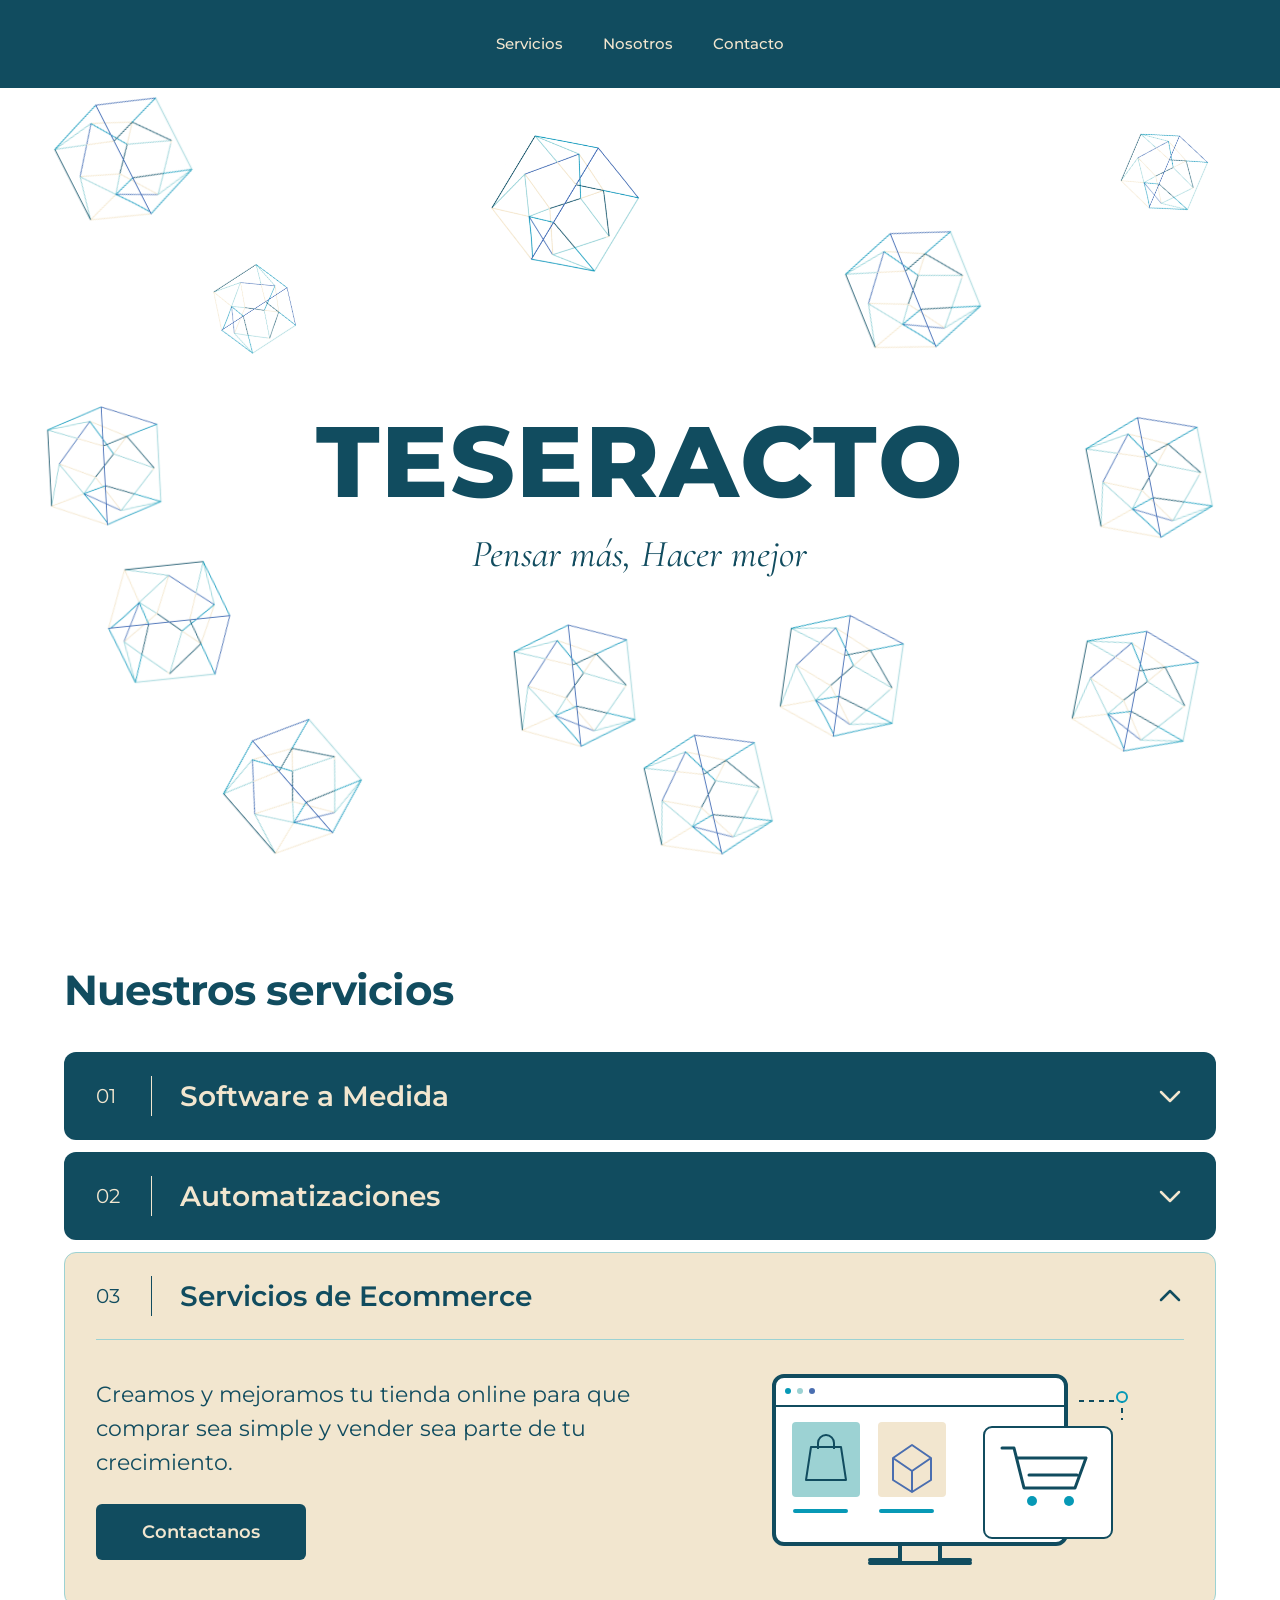
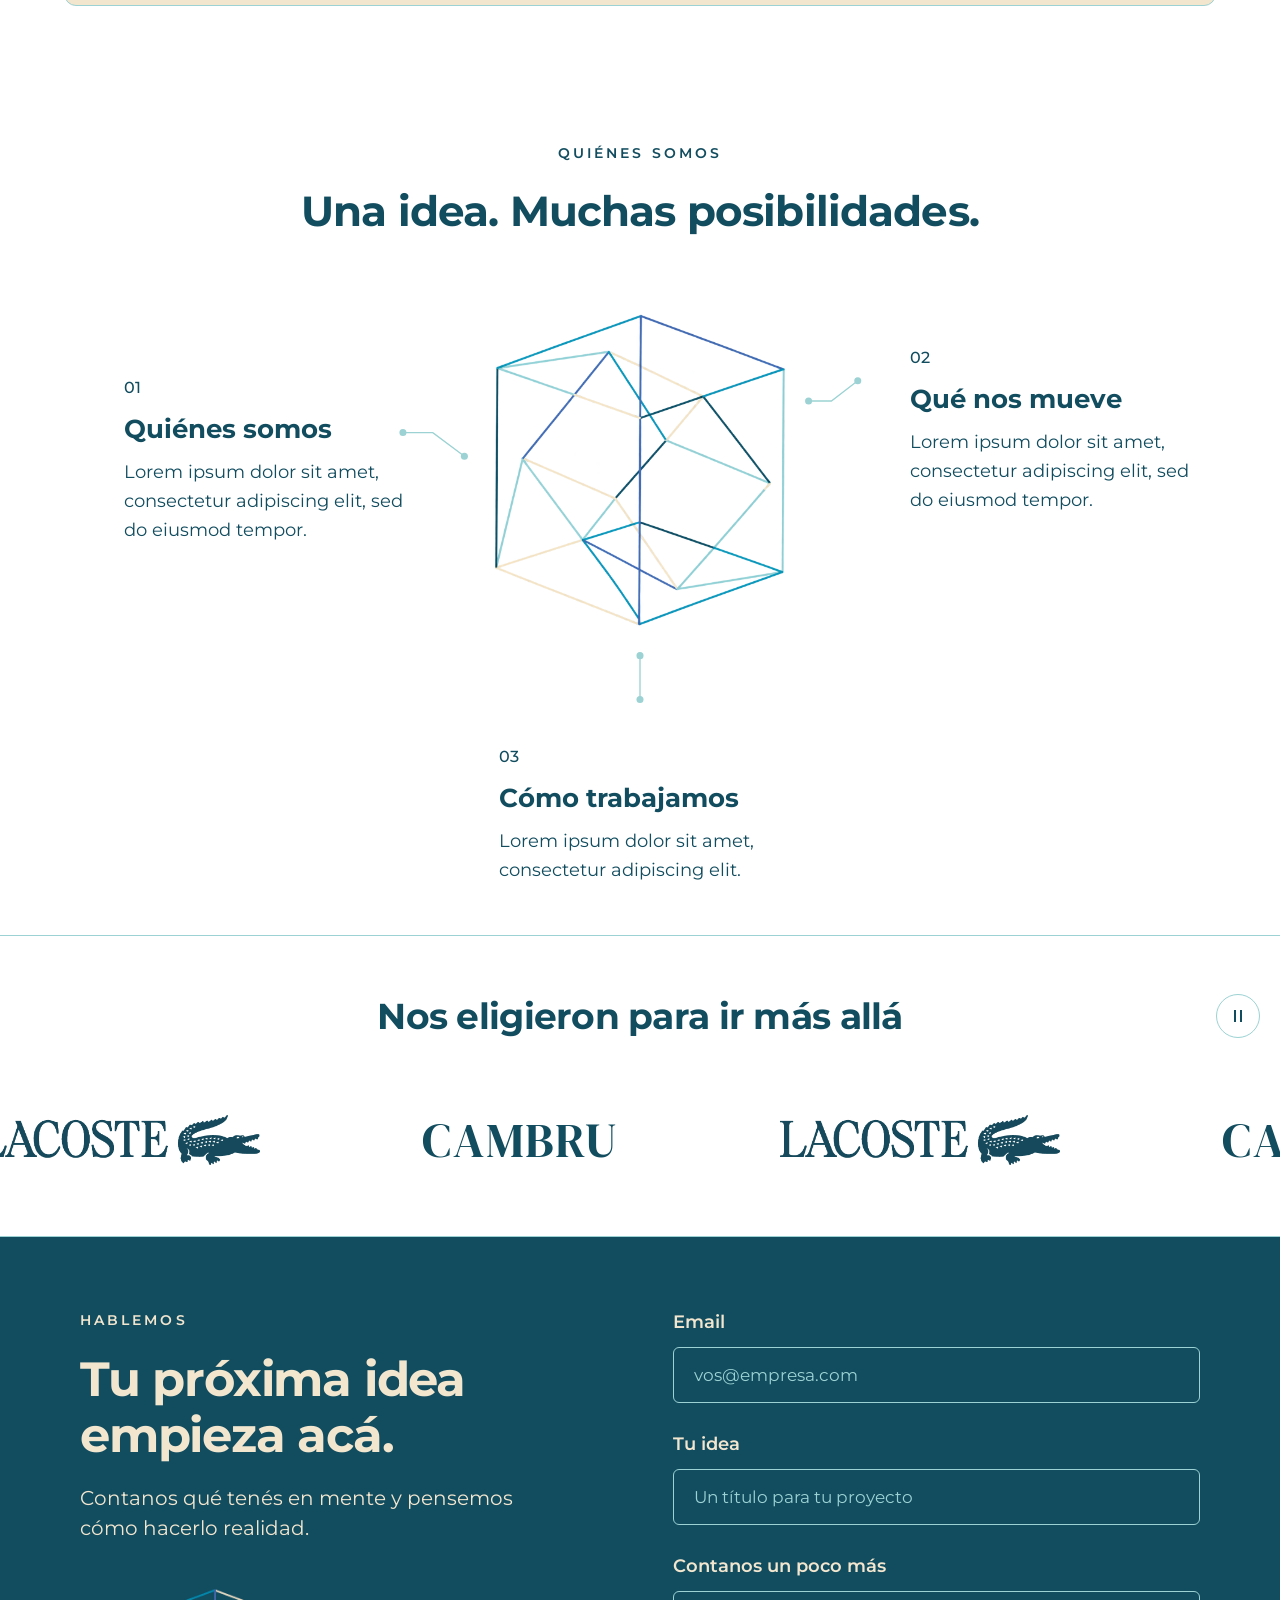
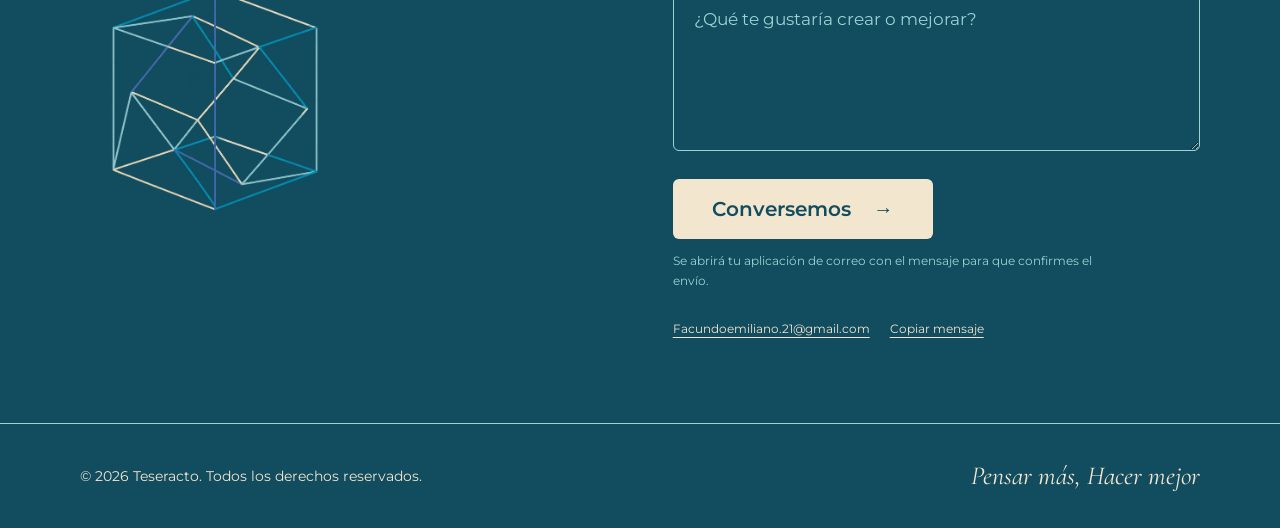
==== index.html @ 714bb27e "primer commit" ====
<!doctype html>
<html lang="es-AR">
<head>
  <meta charset="UTF-8">
  <meta name="viewport" content="width=device-width, initial-scale=1">
  <meta name="theme-color" content="#114C5F">
  <meta name="description" content="Software a medida, automatizaciones y ecommerce. En Teseracto pensamos con vos cómo hacer realidad tu próxima idea.">
  <title>Teseracto — Pensar más, Hacer mejor</title>
  <link rel="icon" type="image/png" href="./assets/branding/teseracto-logo-v3.png">
  <link rel="stylesheet" href="./assets/fonts/fonts.css">
  <link rel="stylesheet" href="./src/style.css">
  <script type="module" src="./src/main.js"></script>
</head>
<body>
  <a class="skip-link" href="#contenido">Saltar al contenido</a>
  <header class="site-header" id="inicio">
    <nav class="navigation page-width" aria-label="Navegación principal">
      <a class="nav-brand" href="#inicio" aria-label="Teseracto, inicio">TESERACTO</a>
      <button class="menu-toggle" type="button" aria-expanded="false" aria-controls="nav-links" aria-label="Abrir menú" hidden>
        <svg width="24" height="24" viewBox="0 0 24 24" fill="none" aria-hidden="true"><path d="M3 6H21M3 12H21M3 18H21" stroke="currentColor" stroke-width="1.7" stroke-linecap="round"/></svg>
        <svg class="menu-close-icon" width="24" height="24" viewBox="0 0 24 24" fill="none" aria-hidden="true"><path d="M5 5L19 19M19 5L5 19" stroke="currentColor" stroke-width="1.7" stroke-linecap="round"/></svg>
      </button>
      <ul class="nav-links" id="nav-links"><li><a href="#servicios">Servicios</a></li><li><a href="#nosotros">Nosotros</a></li><li><a href="#contacto">Contacto</a></li></ul>
    </nav>
  </header>
  <main id="contenido" tabindex="-1">
    <section class="hero page-width" aria-labelledby="hero-title">
      <div class="hero-shapes" aria-hidden="true">
        <img class="hero-cube c1" src="./assets/branding/teseracto-logo-v3.png" width="1280" height="1280" alt="" data-depth="0.6">
        <img class="hero-cube c2" src="./assets/branding/teseracto-logo-v3.png" width="1280" height="1280" alt="" data-depth="-0.4">
        <img class="hero-cube c3" src="./assets/branding/teseracto-logo-v3.png" width="1280" height="1280" alt="" data-depth="0.8">
        <img class="hero-cube c4" src="./assets/branding/teseracto-logo-v3.png" width="1280" height="1280" alt="" data-depth="-0.6">
        <img class="hero-cube c5" src="./assets/branding/teseracto-logo-v3.png" width="1280" height="1280" alt="" data-depth="0.5">
        <img class="hero-cube c6" src="./assets/branding/teseracto-logo-v3.png" width="1280" height="1280" alt="" data-depth="-0.8">
        <img class="hero-cube c7" src="./assets/branding/teseracto-logo-v3.png" width="1280" height="1280" alt="" data-depth="0.4">
        <img class="hero-cube c8" src="./assets/branding/teseracto-logo-v3.png" width="1280" height="1280" alt="" data-depth="-0.4">
        <img class="hero-cube c9" src="./assets/branding/teseracto-logo-v3.png" width="1280" height="1280" alt="" data-depth="0.8">
        <img class="hero-cube c10" src="./assets/branding/teseracto-logo-v3.png" width="1280" height="1280" alt="" data-depth="-0.5">
        <img class="hero-cube c11" src="./assets/branding/teseracto-logo-v3.png" width="1280" height="1280" alt="" data-depth="0.7">
        <img class="hero-cube c12" src="./assets/branding/teseracto-logo-v3.png" width="1280" height="1280" alt="" data-depth="-0.6">
        <img class="hero-cube c13" src="./assets/branding/teseracto-logo-v3.png" width="1280" height="1280" alt="" data-depth="0.3">
      </div>
      <div class="hero-identity"><h1 id="hero-title">TESERACTO</h1><p class="motto">Pensar más, Hacer mejor</p></div>
    </section>
    <section class="services page-width section-gutter" id="servicios" aria-labelledby="services-title" tabindex="-1">
      <h2 id="services-title">Nuestros servicios</h2>
      <div class="accordion">
        <details class="service" name="servicios" id="software">
          <summary id="software-heading" aria-controls="software-panel"><span class="service-number">01</span><span class="service-label">Software a Medida</span><svg class="chevron" width="28" height="28" viewBox="0 0 28 28" fill="none" aria-hidden="true"><path d="M5 10L14 19L23 10" stroke="currentColor" stroke-width="2.5" stroke-linecap="round" stroke-linejoin="round"/></svg></summary>
          <div class="service-panel" id="software-panel" role="region" aria-labelledby="software-heading"><div class="service-content"><p>Desarrollamos soluciones digitales adaptadas a tu negocio, para simplificar procesos y acompañar tu crecimiento.</p><a class="button" href="#contacto">Contactanos</a></div><img class="service-art" src="./assets/illustrations/software.svg" width="420" height="210" loading="lazy" alt="" aria-hidden="true"></div>
        </details>
        <details class="service" name="servicios" id="automatizaciones">
          <summary id="automation-heading" aria-controls="automation-panel"><span class="service-number">02</span><span class="service-label">Automatizaciones</span><svg class="chevron" width="28" height="28" viewBox="0 0 28 28" fill="none" aria-hidden="true"><path d="M5 10L14 19L23 10" stroke="currentColor" stroke-width="2.5" stroke-linecap="round" stroke-linejoin="round"/></svg></summary>
          <div class="service-panel" id="automation-panel" role="region" aria-labelledby="automation-heading"><div class="service-content"><p>Conectamos herramientas y automatizamos tareas para que puedas dedicar más tiempo a lo que hace crecer tu negocio.</p><a class="button" href="#contacto">Contactanos</a></div><img class="service-art" src="./assets/illustrations/automation.svg" width="420" height="210" loading="lazy" alt="" aria-hidden="true"></div>
        </details>
        <details class="service" name="servicios" id="ecommerce">
          <summary id="ecommerce-heading" aria-controls="ecommerce-panel"><span class="service-number">03</span><span class="service-label">Servicios de Ecommerce</span><svg class="chevron" width="28" height="28" viewBox="0 0 28 28" fill="none" aria-hidden="true"><path d="M5 10L14 19L23 10" stroke="currentColor" stroke-width="2.5" stroke-linecap="round" stroke-linejoin="round"/></svg></summary>
          <div class="service-panel" id="ecommerce-panel" role="region" aria-labelledby="ecommerce-heading"><div class="service-content"><p>Creamos y mejoramos tu tienda online para que comprar sea simple y vender sea parte de tu crecimiento.</p><a class="button" href="#contacto">Contactanos</a></div><img class="service-art" src="./assets/illustrations/ecommerce.svg" width="420" height="210" loading="lazy" alt="" aria-hidden="true"></div>
        </details>
      </div>
    </section>
    <section class="about page-width section-gutter" id="nosotros" aria-labelledby="about-title" tabindex="-1">
      <p class="eyebrow">QUIÉNES SOMOS</p><h2 id="about-title">Una idea. Muchas posibilidades.</h2>
      <div class="about-diagram">
        <img class="about-cube" src="./assets/branding/teseracto-logo-v3.png" width="1280" height="1280" alt="" loading="lazy" aria-hidden="true">
        <div class="stories">
          <article class="story story-one"><span class="story-number">01</span><h3>Quiénes somos</h3><p>Lorem ipsum dolor sit amet, consectetur adipiscing elit, sed do eiusmod tempor.</p></article>
          <article class="story story-two"><span class="story-number">02</span><h3>Qué nos mueve</h3><p>Lorem ipsum dolor sit amet, consectetur adipiscing elit, sed do eiusmod tempor.</p></article>
          <article class="story story-three"><span class="story-number">03</span><h3>Cómo trabajamos</h3><p>Lorem ipsum dolor sit amet, consectetur adipiscing elit.</p></article>
        </div>
        <svg class="about-connections" viewBox="0 0 1312 610" fill="none" aria-hidden="true"><path d="M386 136H420L456 163M848 100H874L904 77M656 390V440" stroke="#9CD2D3" stroke-width="1.5"/><g fill="#9CD2D3"><circle cx="386" cy="136" r="4"/><circle cx="456" cy="163" r="4"/><circle cx="848" cy="100" r="4"/><circle cx="904" cy="77" r="4"/><circle cx="656" cy="390" r="4"/><circle cx="656" cy="440" r="4"/></g></svg>
      </div>
    </section>
    <section class="brands" aria-labelledby="brands-title">
      <div class="page-width brands-inner">
        <h2 id="brands-title">Nos eligieron para ir más allá</h2>
        <button class="marquee-toggle" type="button" aria-label="Pausar movimiento de las marcas" aria-pressed="false" hidden><svg width="18" height="18" viewBox="0 0 18 18" fill="none" aria-hidden="true"><path class="pause-symbol" d="M6 3V15M12 3V15" stroke="currentColor" stroke-width="2"/><path class="play-symbol" d="M5 3L14 9L5 15Z" fill="currentColor"/></svg></button>
        <div class="brand-window"><div class="brand-track">
          <div class="brand-group"><span class="brand-slot"><img class="lacoste" src="./assets/branding/lacoste-original.png" width="300" height="80" alt="Lacoste" loading="lazy"></span><span class="brand-slot cambru">CAMBRU</span><span class="brand-slot" aria-hidden="true"><img class="lacoste" src="./assets/branding/lacoste-original.png" width="300" height="80" alt="" loading="lazy"></span><span class="brand-slot cambru" aria-hidden="true">CAMBRU</span></div>
          <div class="brand-group" aria-hidden="true"><span class="brand-slot"><img class="lacoste" src="./assets/branding/lacoste-original.png" width="300" height="80" alt="" loading="lazy"></span><span class="brand-slot cambru">CAMBRU</span><span class="brand-slot"><img class="lacoste" src="./assets/branding/lacoste-original.png" width="300" height="80" alt="" loading="lazy"></span><span class="brand-slot cambru">CAMBRU</span></div>
        </div></div>
      </div>
    </section>
    <section class="contact" id="contacto" aria-labelledby="contact-title" tabindex="-1">
      <div class="contact-inner page-width">
        <div class="contact-intro"><p class="eyebrow">HABLEMOS</p><h2 id="contact-title">Tu próxima idea<br>empieza acá.</h2><p class="contact-description">Contanos qué tenés en mente y pensemos cómo hacerlo realidad.</p><img class="contact-cube" src="./assets/branding/teseracto-logo-dark-background-v1.png" width="1280" height="1280" loading="lazy" alt="" aria-hidden="true"></div>
        <form id="contact-form" aria-describedby="contact-help">
          <div class="form-field"><label for="email">Email</label><input id="email" name="email" type="email" autocomplete="email" placeholder="vos@empresa.com" required maxlength="254" aria-describedby="email-error"><p class="field-error" id="email-error" hidden></p></div>
          <div class="form-field"><label for="idea">Tu idea</label><input id="idea" name="idea" type="text" placeholder="Un título para tu proyecto" required maxlength="120" aria-describedby="idea-error"><p class="field-error" id="idea-error" hidden></p></div>
          <div class="form-field"><label for="message">Contanos un poco más</label><textarea id="message" name="message" placeholder="¿Qué te gustaría crear o mejorar?" required maxlength="1500" rows="5" aria-describedby="message-error"></textarea><p class="field-error" id="message-error" hidden></p></div>
          <div class="form-actions"><button class="button contact-submit" type="submit" disabled>Conversemos <span aria-hidden="true">→</span></button><p class="form-help" id="contact-help">Se abrirá tu aplicación de correo con el mensaje para que confirmes el envío.</p></div>
          <p class="form-status" id="form-status" role="status" aria-live="polite" aria-atomic="true"></p>
          <div class="contact-alternative"><a href="mailto:Facundoemiliano.21@gmail.com">Facundoemiliano.21@gmail.com</a><button id="copy-message" class="text-button" type="button" hidden>Copiar mensaje</button></div>
          <noscript><p>Para escribirnos, usá el enlace de correo de arriba. El formulario necesita JavaScript.</p></noscript>
        </form>
      </div>
    </section>
  </main>
  <footer class="site-footer"><div class="footer-inner page-width"><p class="copyright">© <span id="year">2026</span> Teseracto. <span>Todos los derechos reservados.</span></p><p class="motto">Pensar más, Hacer mejor</p></div></footer>
</body>
</html>
---- assets/fonts/fonts.css ----
/* cyrillic-ext */
@font-face {
  font-family: 'Cormorant Garamond';
  font-style: italic;
  font-weight: 400;
  font-display: swap;
  src: url(./co3smX5slCNuHLi8bLeY9MK7whWMhyjYrGFEsdtdc62E6zd58jD-hdM8Efs.woff2) format('woff2');
  unicode-range: U+0460-052F, U+1C80-1C8A, U+20B4, U+2DE0-2DFF, U+A640-A69F, U+FE2E-FE2F;
}
/* cyrillic */
@font-face {
  font-family: 'Cormorant Garamond';
  font-style: italic;
  font-weight: 400;
  font-display: swap;
  src: url(./co3smX5slCNuHLi8bLeY9MK7whWMhyjYrGFEsdtdc62E6zd58jD-jNM8Efs.woff2) format('woff2');
  unicode-range: U+0301, U+0400-045F, U+0490-0491, U+04B0-04B1, U+2116;
}
/* vietnamese */
@font-face {
  font-family: 'Cormorant Garamond';
  font-style: italic;
  font-weight: 400;
  font-display: swap;
  src: url(./co3smX5slCNuHLi8bLeY9MK7whWMhyjYrGFEsdtdc62E6zd58jD-h9M8Efs.woff2) format('woff2');
  unicode-range: U+0102-0103, U+0110-0111, U+0128-0129, U+0168-0169, U+01A0-01A1, U+01AF-01B0, U+0300-0301, U+0303-0304, U+0308-0309, U+0323, U+0329, U+1EA0-1EF9, U+20AB;
}
/* latin-ext */
@font-face {
  font-family: 'Cormorant Garamond';
  font-style: italic;
  font-weight: 400;
  font-display: swap;
  src: url(./co3smX5slCNuHLi8bLeY9MK7whWMhyjYrGFEsdtdc62E6zd58jD-htM8Efs.woff2) format('woff2');
  unicode-range: U+0100-02BA, U+02BD-02C5, U+02C7-02CC, U+02CE-02D7, U+02DD-02FF, U+0304, U+0308, U+0329, U+1D00-1DBF, U+1E00-1E9F, U+1EF2-1EFF, U+2020, U+20A0-20AB, U+20AD-20C4, U+2113, U+2C60-2C7F, U+A720-A7FF;
}
/* latin */
@font-face {
  font-family: 'Cormorant Garamond';
  font-style: italic;
  font-weight: 400;
  font-display: swap;
  src: url(./co3smX5slCNuHLi8bLeY9MK7whWMhyjYrGFEsdtdc62E6zd58jD-iNM8.woff2) format('woff2');
  unicode-range: U+0000-00FF, U+0131, U+0152-0153, U+02BB-02BC, U+02C6, U+02DA, U+02DC, U+0304, U+0308, U+0329, U+2000-206F, U+20AC, U+2122, U+2191, U+2193, U+2212, U+2215, U+FEFF, U+FFFD;
}
/* latin-ext */
@font-face {
  font-family: 'DM Serif Display';
  font-style: normal;
  font-weight: 400;
  font-display: swap;
  src: url(./-nFnOHM81r4j6k0gjAW3mujVU2B2G_5x0ujy.woff2) format('woff2');
  unicode-range: U+0100-02BA, U+02BD-02C5, U+02C7-02CC, U+02CE-02D7, U+02DD-02FF, U+0304, U+0308, U+0329, U+1D00-1DBF, U+1E00-1E9F, U+1EF2-1EFF, U+2020, U+20A0-20AB, U+20AD-20C4, U+2113, U+2C60-2C7F, U+A720-A7FF;
}
/* latin */
@font-face {
  font-family: 'DM Serif Display';
  font-style: normal;
  font-weight: 400;
  font-display: swap;
  src: url(./-nFnOHM81r4j6k0gjAW3mujVU2B2G_Bx0g.woff2) format('woff2');
  unicode-range: U+0000-00FF, U+0131, U+0152-0153, U+02BB-02BC, U+02C6, U+02DA, U+02DC, U+0304, U+0308, U+0329, U+2000-206F, U+20AC, U+2122, U+2191, U+2193, U+2212, U+2215, U+FEFF, U+FFFD;
}
/* cyrillic-ext */
@font-face {
  font-family: 'Montserrat';
  font-style: normal;
  font-weight: 400;
  font-display: swap;
  src: url(./JTUSjIg1_i6t8kCHKm459WRhyzbi.woff2) format('woff2');
  unicode-range: U+0460-052F, U+1C80-1C8A, U+20B4, U+2DE0-2DFF, U+A640-A69F, U+FE2E-FE2F;
}
/* cyrillic */
@font-face {
  font-family: 'Montserrat';
  font-style: normal;
  font-weight: 400;
  font-display: swap;
  src: url(./JTUSjIg1_i6t8kCHKm459W1hyzbi.woff2) format('woff2');
  unicode-range: U+0301, U+0400-045F, U+0490-0491, U+04B0-04B1, U+2116;
}
/* vietnamese */
@font-face {
  font-family: 'Montserrat';
  font-style: normal;
  font-weight: 400;
  font-display: swap;
  src: url(./JTUSjIg1_i6t8kCHKm459WZhyzbi.woff2) format('woff2');
  unicode-range: U+0102-0103, U+0110-0111, U+0128-0129, U+0168-0169, U+01A0-01A1, U+01AF-01B0, U+0300-0301, U+0303-0304, U+0308-0309, U+0323, U+0329, U+1EA0-1EF9, U+20AB;
}
/* latin-ext */
@font-face {
  font-family: 'Montserrat';
  font-style: normal;
  font-weight: 400;
  font-display: swap;
  src: url(./JTUSjIg1_i6t8kCHKm459Wdhyzbi.woff2) format('woff2');
  unicode-range: U+0100-02BA, U+02BD-02C5, U+02C7-02CC, U+02CE-02D7, U+02DD-02FF, U+0304, U+0308, U+0329, U+1D00-1DBF, U+1E00-1E9F, U+1EF2-1EFF, U+2020, U+20A0-20AB, U+20AD-20C4, U+2113, U+2C60-2C7F, U+A720-A7FF;
}
/* latin */
@font-face {
  font-family: 'Montserrat';
  font-style: normal;
  font-weight: 400;
  font-display: swap;
  src: url(./JTUSjIg1_i6t8kCHKm459Wlhyw.woff2) format('woff2');
  unicode-range: U+0000-00FF, U+0131, U+0152-0153, U+02BB-02BC, U+02C6, U+02DA, U+02DC, U+0304, U+0308, U+0329, U+2000-206F, U+20AC, U+2122, U+2191, U+2193, U+2212, U+2215, U+FEFF, U+FFFD;
}
/* cyrillic-ext */
@font-face {
  font-family: 'Montserrat';
  font-style: normal;
  font-weight: 500;
  font-display: swap;
  src: url(./JTUSjIg1_i6t8kCHKm459WRhyzbi.woff2) format('woff2');
  unicode-range: U+0460-052F, U+1C80-1C8A, U+20B4, U+2DE0-2DFF, U+A640-A69F, U+FE2E-FE2F;
}
/* cyrillic */
@font-face {
  font-family: 'Montserrat';
  font-style: normal;
  font-weight: 500;
  font-display: swap;
  src: url(./JTUSjIg1_i6t8kCHKm459W1hyzbi.woff2) format('woff2');
  unicode-range: U+0301, U+0400-045F, U+0490-0491, U+04B0-04B1, U+2116;
}
/* vietnamese */
@font-face {
  font-family: 'Montserrat';
  font-style: normal;
  font-weight: 500;
  font-display: swap;
  src: url(./JTUSjIg1_i6t8kCHKm459WZhyzbi.woff2) format('woff2');
  unicode-range: U+0102-0103, U+0110-0111, U+0128-0129, U+0168-0169, U+01A0-01A1, U+01AF-01B0, U+0300-0301, U+0303-0304, U+0308-0309, U+0323, U+0329, U+1EA0-1EF9, U+20AB;
}
/* latin-ext */
@font-face {
  font-family: 'Montserrat';
  font-style: normal;
  font-weight: 500;
  font-display: swap;
  src: url(./JTUSjIg1_i6t8kCHKm459Wdhyzbi.woff2) format('woff2');
  unicode-range: U+0100-02BA, U+02BD-02C5, U+02C7-02CC, U+02CE-02D7, U+02DD-02FF, U+0304, U+0308, U+0329, U+1D00-1DBF, U+1E00-1E9F, U+1EF2-1EFF, U+2020, U+20A0-20AB, U+20AD-20C4, U+2113, U+2C60-2C7F, U+A720-A7FF;
}
/* latin */
@font-face {
  font-family: 'Montserrat';
  font-style: normal;
  font-weight: 500;
  font-display: swap;
  src: url(./JTUSjIg1_i6t8kCHKm459Wlhyw.woff2) format('woff2');
  unicode-range: U+0000-00FF, U+0131, U+0152-0153, U+02BB-02BC, U+02C6, U+02DA, U+02DC, U+0304, U+0308, U+0329, U+2000-206F, U+20AC, U+2122, U+2191, U+2193, U+2212, U+2215, U+FEFF, U+FFFD;
}
/* cyrillic-ext */
@font-face {
  font-family: 'Montserrat';
  font-style: normal;
  font-weight: 600;
  font-display: swap;
  src: url(./JTUSjIg1_i6t8kCHKm459WRhyzbi.woff2) format('woff2');
  unicode-range: U+0460-052F, U+1C80-1C8A, U+20B4, U+2DE0-2DFF, U+A640-A69F, U+FE2E-FE2F;
}
/* cyrillic */
@font-face {
  font-family: 'Montserrat';
  font-style: normal;
  font-weight: 600;
  font-display: swap;
  src: url(./JTUSjIg1_i6t8kCHKm459W1hyzbi.woff2) format('woff2');
  unicode-range: U+0301, U+0400-045F, U+0490-0491, U+04B0-04B1, U+2116;
}
/* vietnamese */
@font-face {
  font-family: 'Montserrat';
  font-style: normal;
  font-weight: 600;
  font-display: swap;
  src: url(./JTUSjIg1_i6t8kCHKm459WZhyzbi.woff2) format('woff2');
  unicode-range: U+0102-0103, U+0110-0111, U+0128-0129, U+0168-0169, U+01A0-01A1, U+01AF-01B0, U+0300-0301, U+0303-0304, U+0308-0309, U+0323, U+0329, U+1EA0-1EF9, U+20AB;
}
/* latin-ext */
@font-face {
  font-family: 'Montserrat';
  font-style: normal;
  font-weight: 600;
  font-display: swap;
  src: url(./JTUSjIg1_i6t8kCHKm459Wdhyzbi.woff2) format('woff2');
  unicode-range: U+0100-02BA, U+02BD-02C5, U+02C7-02CC, U+02CE-02D7, U+02DD-02FF, U+0304, U+0308, U+0329, U+1D00-1DBF, U+1E00-1E9F, U+1EF2-1EFF, U+2020, U+20A0-20AB, U+20AD-20C4, U+2113, U+2C60-2C7F, U+A720-A7FF;
}
/* latin */
@font-face {
  font-family: 'Montserrat';
  font-style: normal;
  font-weight: 600;
  font-display: swap;
  src: url(./JTUSjIg1_i6t8kCHKm459Wlhyw.woff2) format('woff2');
  unicode-range: U+0000-00FF, U+0131, U+0152-0153, U+02BB-02BC, U+02C6, U+02DA, U+02DC, U+0304, U+0308, U+0329, U+2000-206F, U+20AC, U+2122, U+2191, U+2193, U+2212, U+2215, U+FEFF, U+FFFD;
}
/* cyrillic-ext */
@font-face {
  font-family: 'Montserrat';
  font-style: normal;
  font-weight: 700;
  font-display: swap;
  src: url(./JTUSjIg1_i6t8kCHKm459WRhyzbi.woff2) format('woff2');
  unicode-range: U+0460-052F, U+1C80-1C8A, U+20B4, U+2DE0-2DFF, U+A640-A69F, U+FE2E-FE2F;
}
/* cyrillic */
@font-face {
  font-family: 'Montserrat';
  font-style: normal;
  font-weight: 700;
  font-display: swap;
  src: url(./JTUSjIg1_i6t8kCHKm459W1hyzbi.woff2) format('woff2');
  unicode-range: U+0301, U+0400-045F, U+0490-0491, U+04B0-04B1, U+2116;
}
/* vietnamese */
@font-face {
  font-family: 'Montserrat';
  font-style: normal;
  font-weight: 700;
  font-display: swap;
  src: url(./JTUSjIg1_i6t8kCHKm459WZhyzbi.woff2) format('woff2');
  unicode-range: U+0102-0103, U+0110-0111, U+0128-0129, U+0168-0169, U+01A0-01A1, U+01AF-01B0, U+0300-0301, U+0303-0304, U+0308-0309, U+0323, U+0329, U+1EA0-1EF9, U+20AB;
}
/* latin-ext */
@font-face {
  font-family: 'Montserrat';
  font-style: normal;
  font-weight: 700;
  font-display: swap;
  src: url(./JTUSjIg1_i6t8kCHKm459Wdhyzbi.woff2) format('woff2');
  unicode-range: U+0100-02BA, U+02BD-02C5, U+02C7-02CC, U+02CE-02D7, U+02DD-02FF, U+0304, U+0308, U+0329, U+1D00-1DBF, U+1E00-1E9F, U+1EF2-1EFF, U+2020, U+20A0-20AB, U+20AD-20C4, U+2113, U+2C60-2C7F, U+A720-A7FF;
}
/* latin */
@font-face {
  font-family: 'Montserrat';
  font-style: normal;
  font-weight: 700;
  font-display: swap;
  src: url(./JTUSjIg1_i6t8kCHKm459Wlhyw.woff2) format('woff2');
  unicode-range: U+0000-00FF, U+0131, U+0152-0153, U+02BB-02BC, U+02C6, U+02DA, U+02DC, U+0304, U+0308, U+0329, U+2000-206F, U+20AC, U+2122, U+2191, U+2193, U+2212, U+2215, U+FEFF, U+FFFD;
}
/* cyrillic-ext */
@font-face {
  font-family: 'Montserrat';
  font-style: normal;
  font-weight: 800;
  font-display: swap;
  src: url(./JTUSjIg1_i6t8kCHKm459WRhyzbi.woff2) format('woff2');
  unicode-range: U+0460-052F, U+1C80-1C8A, U+20B4, U+2DE0-2DFF, U+A640-A69F, U+FE2E-FE2F;
}
/* cyrillic */
@font-face {
  font-family: 'Montserrat';
  font-style: normal;
  font-weight: 800;
  font-display: swap;
  src: url(./JTUSjIg1_i6t8kCHKm459W1hyzbi.woff2) format('woff2');
  unicode-range: U+0301, U+0400-045F, U+0490-0491, U+04B0-04B1, U+2116;
}
/* vietnamese */
@font-face {
  font-family: 'Montserrat';
  font-style: normal;
  font-weight: 800;
  font-display: swap;
  src: url(./JTUSjIg1_i6t8kCHKm459WZhyzbi.woff2) format('woff2');
  unicode-range: U+0102-0103, U+0110-0111, U+0128-0129, U+0168-0169, U+01A0-01A1, U+01AF-01B0, U+0300-0301, U+0303-0304, U+0308-0309, U+0323, U+0329, U+1EA0-1EF9, U+20AB;
}
/* latin-ext */
@font-face {
  font-family: 'Montserrat';
  font-style: normal;
  font-weight: 800;
  font-display: swap;
  src: url(./JTUSjIg1_i6t8kCHKm459Wdhyzbi.woff2) format('woff2');
  unicode-range: U+0100-02BA, U+02BD-02C5, U+02C7-02CC, U+02CE-02D7, U+02DD-02FF, U+0304, U+0308, U+0329, U+1D00-1DBF, U+1E00-1E9F, U+1EF2-1EFF, U+2020, U+20A0-20AB, U+20AD-20C4, U+2113, U+2C60-2C7F, U+A720-A7FF;
}
/* latin */
@font-face {
  font-family: 'Montserrat';
  font-style: normal;
  font-weight: 800;
  font-display: swap;
  src: url(./JTUSjIg1_i6t8kCHKm459Wlhyw.woff2) format('woff2');
  unicode-range: U+0000-00FF, U+0131, U+0152-0153, U+02BB-02BC, U+02C6, U+02DA, U+02DC, U+0304, U+0308, U+0329, U+2000-206F, U+20AC, U+2122, U+2191, U+2193, U+2212, U+2215, U+FEFF, U+FFFD;
}
---- src/style.css ----
:root {
  --ink: #114c5f;
  --turquoise: #0799b6;
  --blue: #4a6eb0;
  --sky: #9cd2d3;
  --cream: #f2e6cf;
  --white: #fff;
  font-family: Montserrat, Arial, sans-serif;
  color: var(--ink);
  background: var(--white);
  font-synthesis: none;
  color-scheme: light;
}
* { box-sizing: border-box; }
html { scroll-behavior: smooth; }
body, h1, h2, h3, p { margin: 0; }
body { font-size: 16px; line-height: 1.625; }
button, input, textarea { font: inherit; }
button, a, summary { -webkit-tap-highlight-color: transparent; }
button, summary { cursor: pointer; }
button { color: inherit; }
a { color: inherit; }
img, svg { display: block; }
img { max-width: 100%; object-fit: contain; }
[hidden] { display: none !important; }
a:focus-visible, button:focus-visible, summary:focus-visible, input:focus-visible, textarea:focus-visible {
  outline: 3px solid var(--turquoise);
  outline-offset: 5px;
}
section:focus, main:focus { outline: none; }
section[id] { scroll-margin-top: 32px; }
.page-width { width: 100%; max-width: 1440px; margin-inline: auto; }
.section-gutter { padding-inline: 64px; }
h2 { font-size: 42px; line-height: 1.24; letter-spacing: -.02em; font-weight: 700; }
.motto { font: italic 38px/48px 'Cormorant Garamond', Georgia, serif; }
.eyebrow { font-size: 14px; line-height: 22px; letter-spacing: .22em; font-weight: 600; }
.skip-link { position: fixed; top: 12px; left: 12px; z-index: 100; padding: 12px 20px; background: var(--cream); clip-path: inset(50%); }
.skip-link:focus { clip-path: none; }

/* Desktop navigation follows the centered, unbranded composition in Paper. */
.site-header { background: var(--ink); color: var(--cream); position: relative; z-index: 10; }
.navigation { min-height: 88px; display: flex; align-items: center; justify-content: center; }
.nav-links { display: flex; gap: 40px; margin: 0; padding: 0; list-style: none; }
.nav-links a { display: inline-flex; align-items: center; min-height: 44px; font-size: 15px; font-weight: 500; text-decoration: none; text-underline-offset: 6px; }
.nav-links a:hover { text-decoration: underline; }
.nav-brand, .menu-toggle { display: none; }
.site-header :focus-visible, .contact :focus-visible, .site-footer :focus-visible { outline-color: var(--cream); }

.hero { position: relative; height: 812px; overflow: clip; isolation: isolate; }
.hero-shapes { position: absolute; inset: 0; pointer-events: none; }
.hero-identity { position: absolute; top: 310px; left: 14%; width: 72%; text-align: center; z-index: 1; }
.hero h1 { font-size: clamp(70px, 7.78vw, 112px); line-height: 128px; font-weight: 800; letter-spacing: .015em; }
.hero .motto { margin-top: 4px; }
.hero-cube { position: absolute; width: 150px; height: auto; transform: translate3d(var(--px, 0px), var(--py, 0px), 0) rotate(var(--turn, 0deg)); transform-origin: 0 0; }
.c1 { left: 42%; top: 8px; width: 160px; --turn: 31deg; }
.c2 { left: 21%; top: 152px; width: 96px; --turn: 57deg; }
.c3 { left: 63.7%; top: 164px; --turn: -22deg; }
.c4 { left: 84.1%; top: 511px; --turn: 11deg; }
.c5 { left: 89%; top: 23px; width: 96px; --turn: 23deg; }
.c6 { left: 2.2%; top: 304px; width: 145px; --turn: -3deg; }
.c7 { left: 38.4%; top: 532px; --turn: -6deg; }
.c8 { left: 60.8%; top: 500px; --turn: 8deg; }
.c9 { left: 1.7%; top: 42px; --turn: -27deg; }
.c10 { left: 14.5%; top: 688px; --turn: -41deg; }
.c11 { left: 48.3%; top: 653px; --turn: -13deg; }
.c12 { left: 82.9%; top: 326px; --turn: -11deg; }
.c13 { left: 18.5%; top: 453px; --turn: 84deg; }

.services { padding-top: 64px; padding-bottom: 80px; }
.services h2 { margin-bottom: 36px; }
.accordion { display: flex; flex-direction: column; gap: 12px; overflow-anchor: none; }
.service { background: var(--ink); color: var(--cream); border: 1px solid transparent; border-radius: 12px; }
.service[open] { background: var(--cream); color: var(--ink); border-color: var(--sky); }
.service summary { display: flex; align-items: center; gap: 28px; min-height: 86px; padding: 16px 31px; list-style: none; }
.service summary::-webkit-details-marker { display: none; }
.service summary::marker { content: ''; }
.service-number { width: 56px; min-height: 40px; display: flex; align-items: center; flex-shrink: 0; border-right: 1px solid currentColor; font-size: 20px; font-weight: 400; }
.service-label { flex: 1; font-size: 28px; line-height: 36px; font-weight: 600; }
.chevron { flex: 0 0 28px; transition: transform .2s ease; }
.service[open] .chevron { transform: rotate(180deg); }
.service-panel { margin-inline: 31px; padding: 24px 0 31px; border-top: 1px solid var(--sky); display: grid; grid-template-columns: minmax(0, 570fr) minmax(0, 500fr); align-items: center; gap: clamp(32px, 6vw, 120px); min-height: 250px; }
.service-content { display: flex; flex-direction: column; gap: 24px; align-items: flex-start; }
.service-content p { font-size: 22px; line-height: 34px; }
.button { display: inline-flex; align-items: center; justify-content: center; gap: 22px; min-height: 56px; min-width: 210px; border: 1px solid transparent; border-radius: 6px; padding: 12px 24px; background: var(--ink); color: var(--cream); text-decoration: none; font-weight: 600; font-size: 18px; line-height: 26px; transition: background .18s, color .18s; }
.button:hover { background: #0c3c4b; }
.button:disabled { opacity: .6; cursor: not-allowed; }
.service-art { width: 100%; max-width: 420px; height: 210px; justify-self: center; }

.about { padding-top: 56px; padding-bottom: 50px; }
.about > .eyebrow { text-align: center; color: var(--ink); }
.about h2 { text-align: center; margin-top: 20px; line-height: 54px; }
.about-diagram { position: relative; margin-top: 38px; min-height: 580px; }
.about-cube { position: relative; width: 380px; height: 380px; margin-inline: auto; transform: translateY(var(--float, 0px)) rotate(var(--rotation, 0deg)); }
.stories { display: grid; grid-template-columns: 1fr 380px 1fr; gap: 60px; margin-top: -280px; position: relative; z-index: 1; }
.story { width: 280px; max-width: 100%; }
.story-one { grid-column: 1; justify-self: center; margin-left: 60px; }
.story-two { grid-column: 3; margin-top: -30px; justify-self: center; margin-right: 20px; }
.story-three { grid-column: 2; margin-top: 140px; width: 310px; justify-self: center; }
.story-number { display: block; font-size: 16px; line-height: 24px; font-weight: 500; color: var(--ink); }
.story h3 { font-size: 26px; line-height: 34px; font-weight: 700; margin: 12px 0; }
.story p { font-size: 18px; line-height: 29px; }
.about-connections { position: absolute; inset: 0; width: 100%; height: 610px; pointer-events: none; z-index: 0; }

.brands { border-block: 1px solid var(--sky); overflow: clip; }
.brands-inner { padding-block: 56px; position: relative; }
.brands h2 { font-size: 36px; line-height: 48px; text-align: center; padding-inline: 64px; }
.brand-window { overflow: hidden; margin-top: 60px; }
.brand-track { display: flex; width: max-content; transform: translateX(-30px); }
.brand-group { display: flex; flex: 0 0 auto; gap: 100px; padding-right: 100px; align-items: center; }
.brand-slot { display: flex; align-items: center; justify-content: center; width: 300px; height: 80px; flex: 0 0 300px; }
.lacoste { width: 280px; height: 60px; filter: brightness(0) saturate(100%) invert(24%) sepia(21%) saturate(1469%) hue-rotate(149deg) brightness(92%) contrast(94%); }
.cambru { font: 400 48px/60px 'DM Serif Display', Georgia, serif; letter-spacing: .04em; }
.marquee-toggle { position: absolute; top: 58px; right: 20px; display: grid; place-items: center; width: 44px; height: 44px; border: 1px solid var(--sky); border-radius: 50%; background: var(--white); }
.marquee-toggle:hover { background: var(--cream); }
.play-symbol, .brands.is-paused .pause-symbol { display: none; }
.brands.is-paused .play-symbol { display: block; }
.brands.is-animated .brand-track { animation: marquee 36s linear infinite; }
.brands.is-paused .brand-track, .brands.is-offscreen .brand-track, .brands:hover .brand-track, .brands:focus-within .brand-track { animation-play-state: paused; }
@keyframes marquee { from { transform: translateX(-30px); } to { transform: translateX(calc(-50% - 30px)); } }

.contact { background: var(--ink); color: var(--cream); }
.contact-inner { display: grid; grid-template-columns: minmax(0, 570fr) minmax(0, 610fr); gap: 100px; padding: 72px 80px; }
.contact h2 { font-size: 48px; line-height: 56px; letter-spacing: -.025em; margin-block: 20px; }
.contact-description { font-size: 20px; line-height: 30px; }
.contact-cube { width: 270px; height: 270px; margin-top: 20px; }
form { display: flex; flex-direction: column; gap: 28px; min-width: 0; }
.form-field { display: flex; flex-direction: column; gap: 12px; }
label { font-size: 18px; font-weight: 600; line-height: 26px; }
input, textarea { display: block; width: 100%; min-width: 0; background: transparent; color: var(--cream); border: 1px solid var(--sky); border-radius: 6px; padding: 14px 20px; font-size: 17px; line-height: 26px; }
input { height: 56px; }
textarea { min-height: 156px; resize: vertical; }
input::placeholder, textarea::placeholder { color: var(--sky); opacity: 1; }
input[aria-invalid="true"], textarea[aria-invalid="true"] { border: 2px solid var(--cream); }
.field-error { font-size: 14px; line-height: 22px; font-weight: 500; }
.field-error::before { content: 'Revisá este campo: '; font-weight: 700; }
.contact-submit { background: var(--cream); color: var(--ink); min-width: 260px; min-height: 60px; font-size: 20px; }
.contact-submit:hover { background: var(--white); }
.form-help { font-size: 12px; line-height: 20px; color: var(--sky); margin-top: 12px; max-width: 420px; }
.form-status { font-size: 14px; line-height: 23px; }
.form-status:empty { display: none; }
.contact-alternative { display: flex; flex-wrap: wrap; align-items: center; gap: 4px 20px; font-size: 12px; line-height: 20px; margin-top: -12px; }
.contact-alternative a { overflow-wrap: anywhere; text-underline-offset: 4px; }
.text-button { background: none; border: 0; padding: 10px 0; min-height: 44px; text-decoration: underline; text-underline-offset: 4px; font-size: inherit; }
.site-footer { background: var(--ink); color: var(--cream); border-top: 1px solid var(--sky); }
.footer-inner { display: flex; justify-content: space-between; align-items: center; gap: 24px; min-height: 104px; padding: 24px 80px; }
.copyright { font-size: 14px; line-height: 22px; }
.site-footer .motto { font-size: 26px; line-height: 34px; }

@media (max-width: 1199px) {
  .section-gutter { padding-inline: 40px; }
  .hero-cube { width: 120px; }
  .hero-identity { left: 12%; width: 76%; }
  .service-label { font-size: 24px; line-height: 32px; }
  .service-content p { font-size: 18px; line-height: 29px; }
  .about-diagram { min-height: 570px; }
  .about-cube { width: 300px; height: 300px; }
  .stories { grid-template-columns: 1fr 300px 1fr; gap: 32px; margin-top: -220px; }
  .story-one, .story-two { margin-inline: 0; }
  .story-three { margin-top: 115px; }
  .story h3 { font-size: 22px; line-height: 30px; }
  .story p { font-size: 16px; line-height: 26px; }
  .about-connections { height: auto; }
  .contact-inner { gap: 56px; padding-inline: 48px; }
  .contact h2 { font-size: 40px; line-height: 48px; }
  .footer-inner { padding-inline: 48px; }
}

@media (max-width: 959px) {
  .hero { height: 700px; }
  .hero-identity { top: 260px; left: 10%; width: 80%; }
  .hero h1 { font-size: clamp(50px, 8vw, 76px); line-height: 1.2; }
  .hero .motto { font-size: 32px; }
  .hero-cube { width: 100px; }
  .c7 { top: 440px; }.c8 { top: 480px; }.c10 { top: 580px; }.c11 { top: 560px; }
  .c6 { left: 0; top: 330px; }.c12 { left: 87%; top: 330px; }
  .service-panel { gap: 24px; }
  .about { padding-bottom: 56px; }
  .about h2 { max-width: 580px; margin-inline: auto; }
  .about-diagram { min-height: 0; margin-top: 24px; }
  .about-cube { width: 250px; height: 250px; }
  .stories { display: block; margin: 32px auto 0; max-width: 550px; }
  .story { width: 100%; border-left: 1px solid var(--sky); padding: 0 0 32px 27px; position: relative; margin: 0; }
  .story::before { content: ''; position: absolute; left: -5px; top: 8px; width: 9px; height: 9px; border-radius: 50%; background: var(--sky); }
  .story:last-child { border-color: transparent; padding-bottom: 0; }
  .about-connections { display: none; }
  .contact-inner { gap: 40px; padding-inline: 40px; }
  .contact h2 { font-size: 34px; line-height: 42px; }
  .contact-description { font-size: 17px; line-height: 28px; }
  .contact-cube { width: 220px; height: 220px; }
  .footer-inner { padding-inline: 40px; }
  .copyright { max-width: 310px; }
}

@media (max-width: 699px) {
  h2 { font-size: 30px; line-height: 1.27; }
  .section-gutter { padding-inline: 24px; }
  .navigation { min-height: 72px; justify-content: space-between; padding-inline: 24px; flex-wrap: wrap; }
  .nav-brand { display: block; font-size: 16px; line-height: 24px; font-weight: 700; letter-spacing: .1em; text-decoration: none; }
  .menu-toggle { display: grid; place-items: center; width: 44px; height: 44px; padding: 0; background: none; border: 0; }
  .menu-close-icon, .navigation.is-open .menu-toggle > svg:first-child { display: none; }
  .navigation.is-open .menu-close-icon { display: block; }
  .nav-links { flex-basis: 100%; justify-content: space-between; gap: 16px; padding-bottom: 12px; }
  .navigation.is-enhanced .nav-links { display: none; }
  .navigation.is-open .nav-links { display: flex; flex-direction: column; position: absolute; top: 72px; left: 0; right: 0; background: var(--ink); padding: 12px 24px 24px; gap: 4px; border-top: 1px solid var(--sky); }
  .nav-links a { display: flex; min-height: 48px; }
  .hero { height: 600px; }
  .hero-identity { top: 242px; left: 20px; width: calc(100% - 40px); }
  .hero h1 { font-size: clamp(34px, 11.03vw, 64px); line-height: 54px; letter-spacing: -.025em; }
  .hero .motto { font-size: 25px; line-height: 32px; margin-top: 10px; }
  .hero-cube { transform-origin: 50% 50%; --turn: 0deg; }
  .c1 { left: 9%; top: 52px; width: 70px; }
  .c2 { left: auto; right: 11%; top: 108px; width: 90px; }
  .c3 { left: 40%; top: 20px; width: 50px; }
  .c4 { left: 8%; top: 402px; width: 82px; }
  .c5 { left: auto; right: 13%; top: 429px; width: 65px; }
  .c6 { left: 42%; top: 492px; width: 72px; }
  .c7, .c8, .c9, .c10, .c11, .c12, .c13 { display: none; }
  .services { padding-block: 48px; }
  .services h2 { margin-bottom: 28px; }
  .service { border-radius: 10px; }
  .service summary { min-height: 78px; padding: 16px 15px; gap: 12px; }
  .service-number { width: 28px; min-height: auto; font-size: 14px; border: 0; }
  .service-label { font-size: 17px; line-height: 23px; }
  .chevron { width: 18px; height: 18px; flex-basis: 18px; }
  .service-panel { display: grid; grid-template-columns: 1fr; gap: 20px; margin-inline: 19px; padding: 20px 0 24px; }
  .service-content { display: contents; }
  .service-content p { font-size: 16px; line-height: 26px; }
  .service-content .button { grid-row: 3; width: 100%; font-size: 16px; }
  .service-art { grid-row: 2; height: 170px; }
  .about { padding-block: 48px 56px; }
  .eyebrow { font-size: 13px; line-height: 20px; letter-spacing: .2em; }
  .about h2 { font-size: 30px; line-height: 38px; max-width: 340px; margin-top: 16px; }
  .about-cube { width: 210px; height: 210px; }
  .stories { margin-left: 12px; }
  .story-number { font-size: 14px; }
  .story h3 { font-size: 22px; line-height: 30px; margin: 8px 0 12px; }
  .brands-inner { padding-block: 40px; }
  .brands h2 { font-size: 24px; line-height: 32px; max-width: 340px; padding-inline: 24px; margin: auto; }
  .brand-window { margin-top: 32px; }
  .brand-group { gap: 40px; padding-right: 40px; }
  .brand-slot { width: 190px; flex-basis: 190px; height: 56px; }
  .lacoste { width: 190px; height: 48px; }
  .cambru { font-size: 32px; line-height: 48px; }
  .marquee-toggle { top: auto; right: 8px; bottom: 5px; width: 32px; height: 32px; border: 0; }
  .marquee-toggle::after { content: ''; position: absolute; inset: -6px; }
  .contact-inner { grid-template-columns: 1fr; gap: 0; padding: 48px 24px; }
  .contact h2 { font-size: 32px; line-height: 40px; margin-block: 16px; }
  .contact-description { font-size: 16px; line-height: 26px; }
  .contact-cube { width: 150px; height: 150px; margin: 24px auto 32px; }
  form { gap: 24px; }
  .form-field { gap: 10px; }
  label { font-size: 16px; }
  input, textarea { font-size: 16px; line-height: 24px; padding: 15px 16px; }
  textarea { min-height: 140px; }
  .contact-submit { width: 100%; min-height: 56px; font-size: 16px; }
  .footer-inner { flex-direction: column-reverse; padding: 28px 24px 32px; text-align: center; gap: 16px; }
  .copyright { font-size: 12px; line-height: 20px; }
  .copyright > span:last-child { display: block; }
  .site-footer .motto { font-size: 24px; line-height: 32px; }
}

/* Static alternatives show each brand once, fully visible, without clipping. */
.brands.is-static .brand-track { width: 100%; transform: none; animation: none; }
.brands.is-static .brand-group:first-child { width: 100%; justify-content: center; padding: 0 24px; flex-wrap: wrap; gap: 24px; }
.brands.is-static .brand-group[aria-hidden], .brands.is-static .brand-slot[aria-hidden] { display: none; }
@media (prefers-reduced-motion: reduce) {
  html { scroll-behavior: auto; }
  *, *::before, *::after { animation: none !important; transition: none !important; }
  .hero-cube { transform: rotate(var(--turn, 0deg)); }
  .about-cube { transform: none; }
  .brand-track { width: 100%; transform: none; }
  .brand-group:first-child { width: 100%; justify-content: center; padding: 0 24px; flex-wrap: wrap; gap: 24px; }
  .brand-group[aria-hidden], .brand-slot[aria-hidden], .marquee-toggle { display: none; }
}
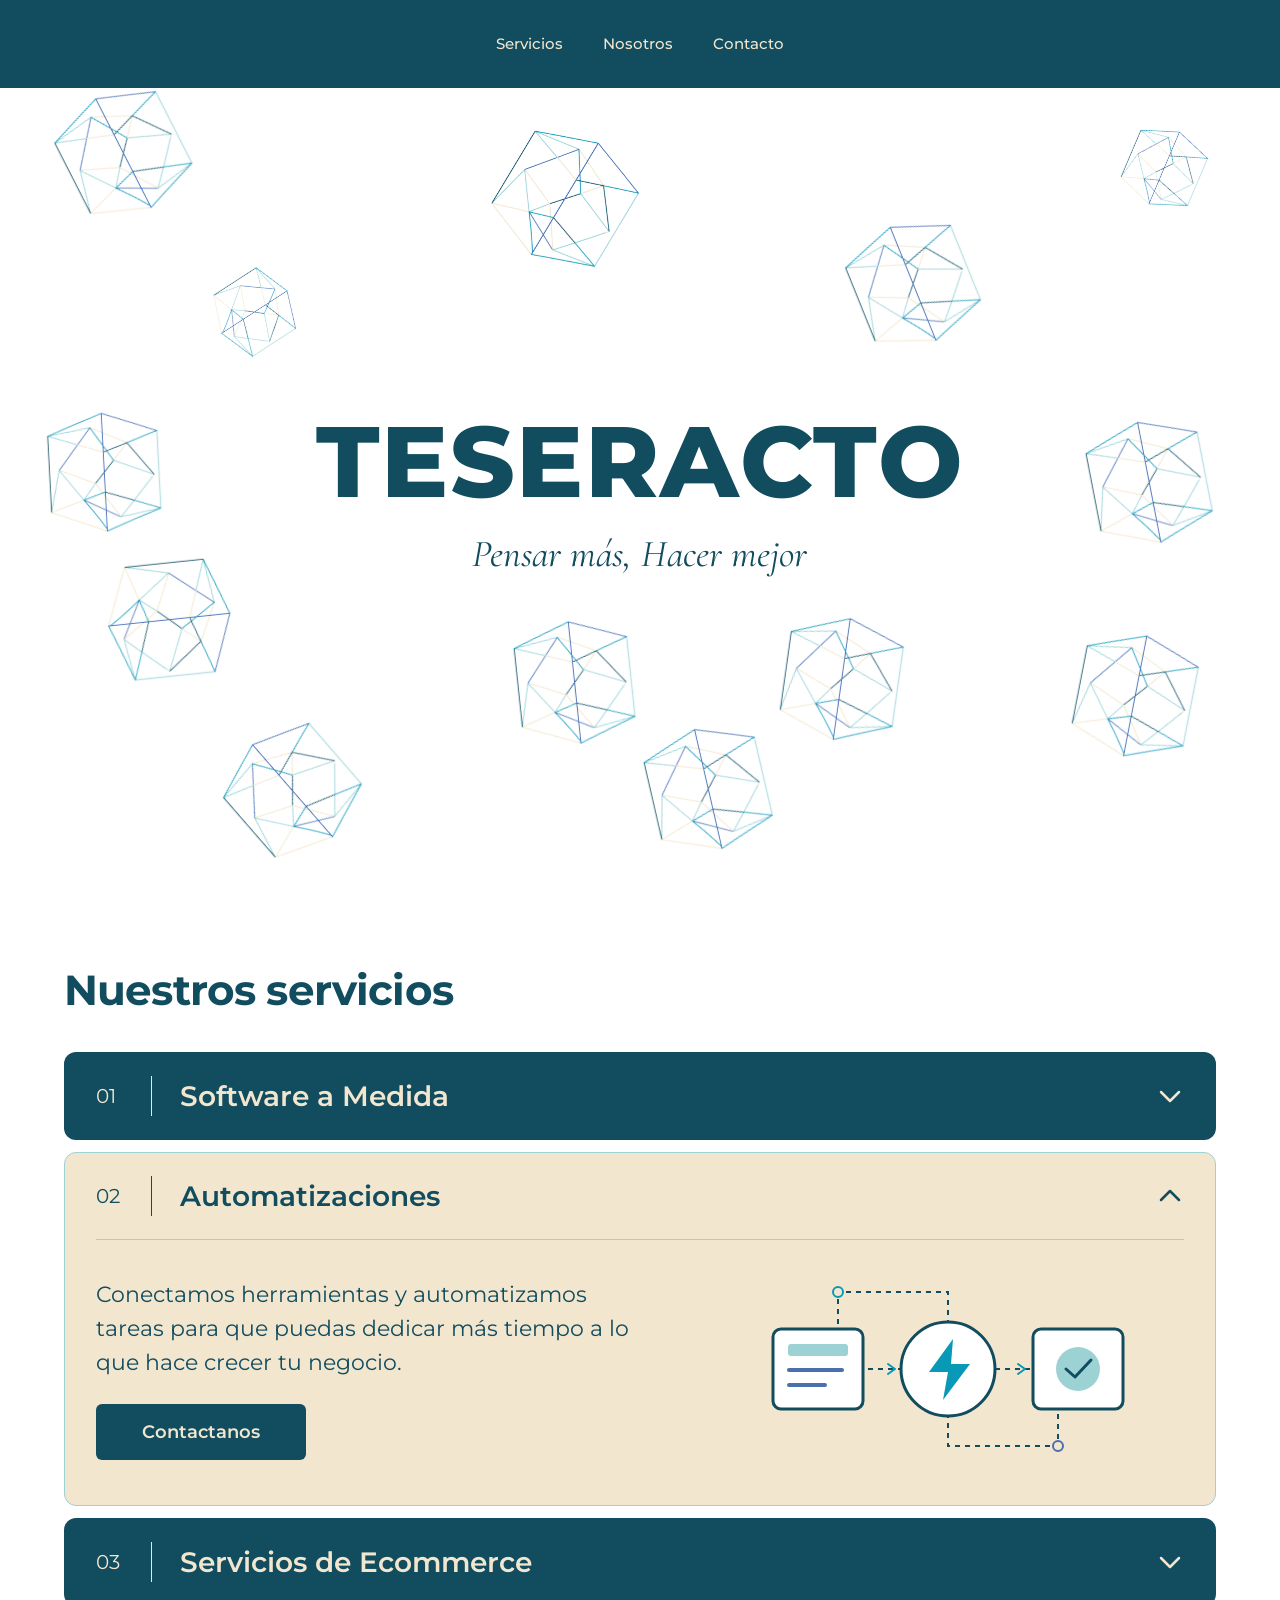
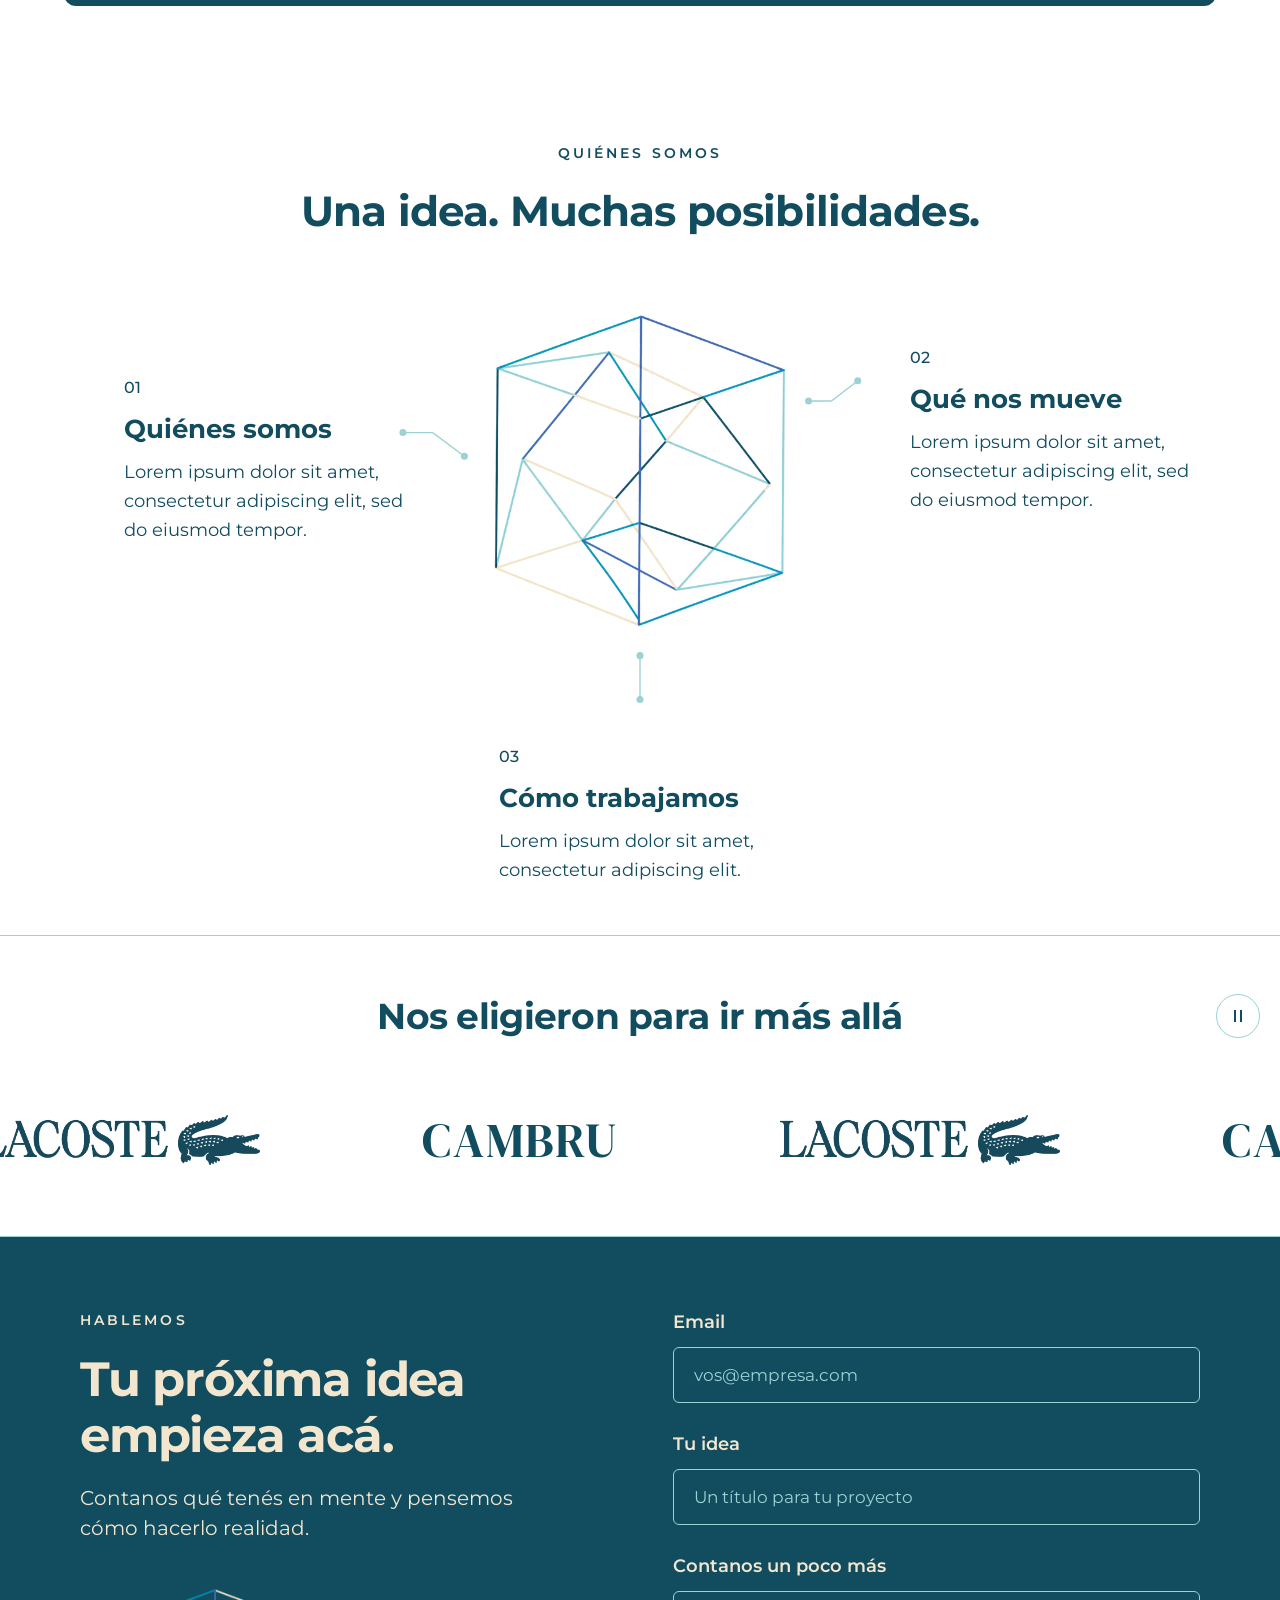
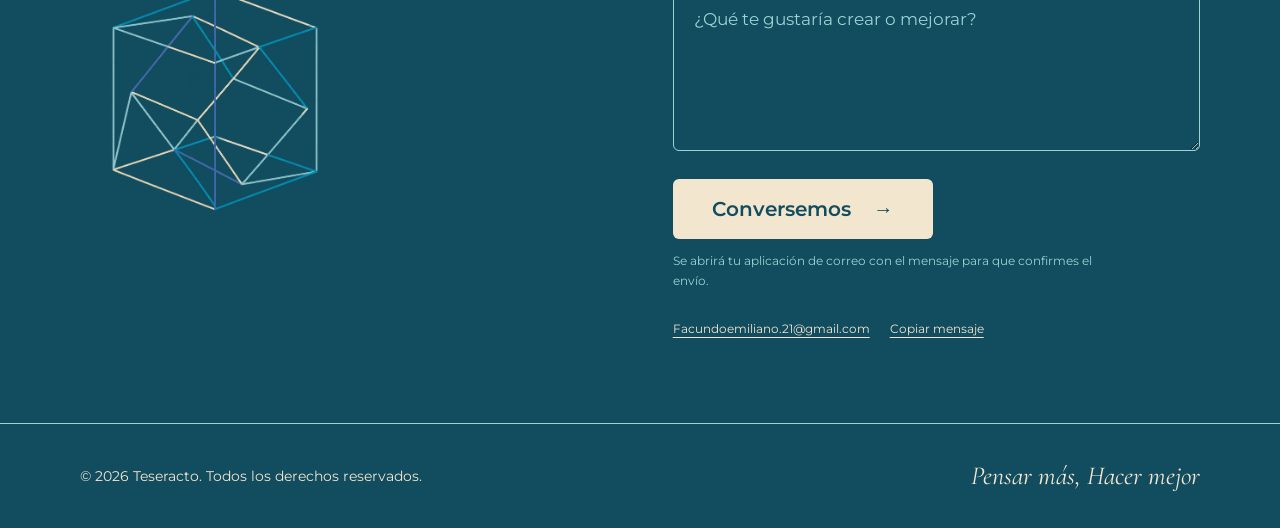
==== commit 9cf99834: "cambios en parallax, y animaciones css" ====
--- a/index.html
+++ b/index.html
@@ -1,101 +1,588 @@
 <!doctype html>
 <html lang="es-AR">
-<head>
-  <meta charset="UTF-8">
-  <meta name="viewport" content="width=device-width, initial-scale=1">
-  <meta name="theme-color" content="#114C5F">
-  <meta name="description" content="Software a medida, automatizaciones y ecommerce. En Teseracto pensamos con vos cómo hacer realidad tu próxima idea.">
-  <title>Teseracto — Pensar más, Hacer mejor</title>
-  <link rel="icon" type="image/png" href="./assets/branding/teseracto-logo-v3.png">
-  <link rel="stylesheet" href="./assets/fonts/fonts.css">
-  <link rel="stylesheet" href="./src/style.css">
-  <script type="module" src="./src/main.js"></script>
-</head>
-<body>
-  <a class="skip-link" href="#contenido">Saltar al contenido</a>
-  <header class="site-header" id="inicio">
-    <nav class="navigation page-width" aria-label="Navegación principal">
-      <a class="nav-brand" href="#inicio" aria-label="Teseracto, inicio">TESERACTO</a>
-      <button class="menu-toggle" type="button" aria-expanded="false" aria-controls="nav-links" aria-label="Abrir menú" hidden>
-        <svg width="24" height="24" viewBox="0 0 24 24" fill="none" aria-hidden="true"><path d="M3 6H21M3 12H21M3 18H21" stroke="currentColor" stroke-width="1.7" stroke-linecap="round"/></svg>
-        <svg class="menu-close-icon" width="24" height="24" viewBox="0 0 24 24" fill="none" aria-hidden="true"><path d="M5 5L19 19M19 5L5 19" stroke="currentColor" stroke-width="1.7" stroke-linecap="round"/></svg>
-      </button>
-      <ul class="nav-links" id="nav-links"><li><a href="#servicios">Servicios</a></li><li><a href="#nosotros">Nosotros</a></li><li><a href="#contacto">Contacto</a></li></ul>
-    </nav>
-  </header>
-  <main id="contenido" tabindex="-1">
-    <section class="hero page-width" aria-labelledby="hero-title">
-      <div class="hero-shapes" aria-hidden="true">
-        <img class="hero-cube c1" src="./assets/branding/teseracto-logo-v3.png" width="1280" height="1280" alt="" data-depth="0.6">
-        <img class="hero-cube c2" src="./assets/branding/teseracto-logo-v3.png" width="1280" height="1280" alt="" data-depth="-0.4">
-        <img class="hero-cube c3" src="./assets/branding/teseracto-logo-v3.png" width="1280" height="1280" alt="" data-depth="0.8">
-        <img class="hero-cube c4" src="./assets/branding/teseracto-logo-v3.png" width="1280" height="1280" alt="" data-depth="-0.6">
-        <img class="hero-cube c5" src="./assets/branding/teseracto-logo-v3.png" width="1280" height="1280" alt="" data-depth="0.5">
-        <img class="hero-cube c6" src="./assets/branding/teseracto-logo-v3.png" width="1280" height="1280" alt="" data-depth="-0.8">
-        <img class="hero-cube c7" src="./assets/branding/teseracto-logo-v3.png" width="1280" height="1280" alt="" data-depth="0.4">
-        <img class="hero-cube c8" src="./assets/branding/teseracto-logo-v3.png" width="1280" height="1280" alt="" data-depth="-0.4">
-        <img class="hero-cube c9" src="./assets/branding/teseracto-logo-v3.png" width="1280" height="1280" alt="" data-depth="0.8">
-        <img class="hero-cube c10" src="./assets/branding/teseracto-logo-v3.png" width="1280" height="1280" alt="" data-depth="-0.5">
-        <img class="hero-cube c11" src="./assets/branding/teseracto-logo-v3.png" width="1280" height="1280" alt="" data-depth="0.7">
-        <img class="hero-cube c12" src="./assets/branding/teseracto-logo-v3.png" width="1280" height="1280" alt="" data-depth="-0.6">
-        <img class="hero-cube c13" src="./assets/branding/teseracto-logo-v3.png" width="1280" height="1280" alt="" data-depth="0.3">
-      </div>
-      <div class="hero-identity"><h1 id="hero-title">TESERACTO</h1><p class="motto">Pensar más, Hacer mejor</p></div>
-    </section>
-    <section class="services page-width section-gutter" id="servicios" aria-labelledby="services-title" tabindex="-1">
-      <h2 id="services-title">Nuestros servicios</h2>
-      <div class="accordion">
-        <details class="service" name="servicios" id="software">
-          <summary id="software-heading" aria-controls="software-panel"><span class="service-number">01</span><span class="service-label">Software a Medida</span><svg class="chevron" width="28" height="28" viewBox="0 0 28 28" fill="none" aria-hidden="true"><path d="M5 10L14 19L23 10" stroke="currentColor" stroke-width="2.5" stroke-linecap="round" stroke-linejoin="round"/></svg></summary>
-          <div class="service-panel" id="software-panel" role="region" aria-labelledby="software-heading"><div class="service-content"><p>Desarrollamos soluciones digitales adaptadas a tu negocio, para simplificar procesos y acompañar tu crecimiento.</p><a class="button" href="#contacto">Contactanos</a></div><img class="service-art" src="./assets/illustrations/software.svg" width="420" height="210" loading="lazy" alt="" aria-hidden="true"></div>
-        </details>
-        <details class="service" name="servicios" id="automatizaciones">
-          <summary id="automation-heading" aria-controls="automation-panel"><span class="service-number">02</span><span class="service-label">Automatizaciones</span><svg class="chevron" width="28" height="28" viewBox="0 0 28 28" fill="none" aria-hidden="true"><path d="M5 10L14 19L23 10" stroke="currentColor" stroke-width="2.5" stroke-linecap="round" stroke-linejoin="round"/></svg></summary>
-          <div class="service-panel" id="automation-panel" role="region" aria-labelledby="automation-heading"><div class="service-content"><p>Conectamos herramientas y automatizamos tareas para que puedas dedicar más tiempo a lo que hace crecer tu negocio.</p><a class="button" href="#contacto">Contactanos</a></div><img class="service-art" src="./assets/illustrations/automation.svg" width="420" height="210" loading="lazy" alt="" aria-hidden="true"></div>
-        </details>
-        <details class="service" name="servicios" id="ecommerce">
-          <summary id="ecommerce-heading" aria-controls="ecommerce-panel"><span class="service-number">03</span><span class="service-label">Servicios de Ecommerce</span><svg class="chevron" width="28" height="28" viewBox="0 0 28 28" fill="none" aria-hidden="true"><path d="M5 10L14 19L23 10" stroke="currentColor" stroke-width="2.5" stroke-linecap="round" stroke-linejoin="round"/></svg></summary>
-          <div class="service-panel" id="ecommerce-panel" role="region" aria-labelledby="ecommerce-heading"><div class="service-content"><p>Creamos y mejoramos tu tienda online para que comprar sea simple y vender sea parte de tu crecimiento.</p><a class="button" href="#contacto">Contactanos</a></div><img class="service-art" src="./assets/illustrations/ecommerce.svg" width="420" height="210" loading="lazy" alt="" aria-hidden="true"></div>
-        </details>
-      </div>
-    </section>
-    <section class="about page-width section-gutter" id="nosotros" aria-labelledby="about-title" tabindex="-1">
-      <p class="eyebrow">QUIÉNES SOMOS</p><h2 id="about-title">Una idea. Muchas posibilidades.</h2>
-      <div class="about-diagram">
-        <img class="about-cube" src="./assets/branding/teseracto-logo-v3.png" width="1280" height="1280" alt="" loading="lazy" aria-hidden="true">
-        <div class="stories">
-          <article class="story story-one"><span class="story-number">01</span><h3>Quiénes somos</h3><p>Lorem ipsum dolor sit amet, consectetur adipiscing elit, sed do eiusmod tempor.</p></article>
-          <article class="story story-two"><span class="story-number">02</span><h3>Qué nos mueve</h3><p>Lorem ipsum dolor sit amet, consectetur adipiscing elit, sed do eiusmod tempor.</p></article>
-          <article class="story story-three"><span class="story-number">03</span><h3>Cómo trabajamos</h3><p>Lorem ipsum dolor sit amet, consectetur adipiscing elit.</p></article>
-        </div>
-        <svg class="about-connections" viewBox="0 0 1312 610" fill="none" aria-hidden="true"><path d="M386 136H420L456 163M848 100H874L904 77M656 390V440" stroke="#9CD2D3" stroke-width="1.5"/><g fill="#9CD2D3"><circle cx="386" cy="136" r="4"/><circle cx="456" cy="163" r="4"/><circle cx="848" cy="100" r="4"/><circle cx="904" cy="77" r="4"/><circle cx="656" cy="390" r="4"/><circle cx="656" cy="440" r="4"/></g></svg>
-      </div>
-    </section>
-    <section class="brands" aria-labelledby="brands-title">
-      <div class="page-width brands-inner">
-        <h2 id="brands-title">Nos eligieron para ir más allá</h2>
-        <button class="marquee-toggle" type="button" aria-label="Pausar movimiento de las marcas" aria-pressed="false" hidden><svg width="18" height="18" viewBox="0 0 18 18" fill="none" aria-hidden="true"><path class="pause-symbol" d="M6 3V15M12 3V15" stroke="currentColor" stroke-width="2"/><path class="play-symbol" d="M5 3L14 9L5 15Z" fill="currentColor"/></svg></button>
-        <div class="brand-window"><div class="brand-track">
-          <div class="brand-group"><span class="brand-slot"><img class="lacoste" src="./assets/branding/lacoste-original.png" width="300" height="80" alt="Lacoste" loading="lazy"></span><span class="brand-slot cambru">CAMBRU</span><span class="brand-slot" aria-hidden="true"><img class="lacoste" src="./assets/branding/lacoste-original.png" width="300" height="80" alt="" loading="lazy"></span><span class="brand-slot cambru" aria-hidden="true">CAMBRU</span></div>
-          <div class="brand-group" aria-hidden="true"><span class="brand-slot"><img class="lacoste" src="./assets/branding/lacoste-original.png" width="300" height="80" alt="" loading="lazy"></span><span class="brand-slot cambru">CAMBRU</span><span class="brand-slot"><img class="lacoste" src="./assets/branding/lacoste-original.png" width="300" height="80" alt="" loading="lazy"></span><span class="brand-slot cambru">CAMBRU</span></div>
-        </div></div>
-      </div>
-    </section>
-    <section class="contact" id="contacto" aria-labelledby="contact-title" tabindex="-1">
-      <div class="contact-inner page-width">
-        <div class="contact-intro"><p class="eyebrow">HABLEMOS</p><h2 id="contact-title">Tu próxima idea<br>empieza acá.</h2><p class="contact-description">Contanos qué tenés en mente y pensemos cómo hacerlo realidad.</p><img class="contact-cube" src="./assets/branding/teseracto-logo-dark-background-v1.png" width="1280" height="1280" loading="lazy" alt="" aria-hidden="true"></div>
-        <form id="contact-form" aria-describedby="contact-help">
-          <div class="form-field"><label for="email">Email</label><input id="email" name="email" type="email" autocomplete="email" placeholder="vos@empresa.com" required maxlength="254" aria-describedby="email-error"><p class="field-error" id="email-error" hidden></p></div>
-          <div class="form-field"><label for="idea">Tu idea</label><input id="idea" name="idea" type="text" placeholder="Un título para tu proyecto" required maxlength="120" aria-describedby="idea-error"><p class="field-error" id="idea-error" hidden></p></div>
-          <div class="form-field"><label for="message">Contanos un poco más</label><textarea id="message" name="message" placeholder="¿Qué te gustaría crear o mejorar?" required maxlength="1500" rows="5" aria-describedby="message-error"></textarea><p class="field-error" id="message-error" hidden></p></div>
-          <div class="form-actions"><button class="button contact-submit" type="submit" disabled>Conversemos <span aria-hidden="true">→</span></button><p class="form-help" id="contact-help">Se abrirá tu aplicación de correo con el mensaje para que confirmes el envío.</p></div>
-          <p class="form-status" id="form-status" role="status" aria-live="polite" aria-atomic="true"></p>
-          <div class="contact-alternative"><a href="mailto:Facundoemiliano.21@gmail.com">Facundoemiliano.21@gmail.com</a><button id="copy-message" class="text-button" type="button" hidden>Copiar mensaje</button></div>
-          <noscript><p>Para escribirnos, usá el enlace de correo de arriba. El formulario necesita JavaScript.</p></noscript>
-        </form>
-      </div>
-    </section>
-  </main>
-  <footer class="site-footer"><div class="footer-inner page-width"><p class="copyright">© <span id="year">2026</span> Teseracto. <span>Todos los derechos reservados.</span></p><p class="motto">Pensar más, Hacer mejor</p></div></footer>
-</body>
+	<head>
+		<meta charset="UTF-8" />
+		<meta name="viewport" content="width=device-width, initial-scale=1" />
+		<meta name="theme-color" content="#114C5F" />
+		<meta
+			name="description"
+			content="Software a medida, automatizaciones y ecommerce. En Teseracto pensamos con vos cómo hacer realidad tu próxima idea."
+		/>
+		<title>Teseracto — Pensar más, Hacer mejor</title>
+		<link
+			rel="stylesheet"
+			href="https://cdnjs.cloudflare.com/ajax/libs/animate.css/4.1.1/animate.min.css"
+		/>
+		<link
+			rel="icon"
+			type="image/png"
+			href="./assets/branding/teseracto-logo-v3.png"
+		/>
+		<link rel="stylesheet" href="./assets/fonts/fonts.css" />
+		<link rel="stylesheet" href="./src/style.css" />
+		<script type="module" src="./src/main.js"></script>
+	</head>
+	<body>
+		<a class="skip-link" href="#contenido">Saltar al contenido</a>
+		<header class="site-header" id="inicio">
+			<nav class="navigation page-width" aria-label="Navegación principal">
+				<a class="nav-brand" href="#inicio" aria-label="Teseracto, inicio"
+					>TESERACTO</a
+				>
+				<button
+					class="menu-toggle"
+					type="button"
+					aria-expanded="false"
+					aria-controls="nav-links"
+					aria-label="Abrir menú"
+					hidden
+				>
+					<svg
+						width="24"
+						height="24"
+						viewBox="0 0 24 24"
+						fill="none"
+						aria-hidden="true"
+					>
+						<path
+							d="M3 6H21M3 12H21M3 18H21"
+							stroke="currentColor"
+							stroke-width="1.7"
+							stroke-linecap="round"
+						/>
+					</svg>
+					<svg
+						class="menu-close-icon"
+						width="24"
+						height="24"
+						viewBox="0 0 24 24"
+						fill="none"
+						aria-hidden="true"
+					>
+						<path
+							d="M5 5L19 19M19 5L5 19"
+							stroke="currentColor"
+							stroke-width="1.7"
+							stroke-linecap="round"
+						/>
+					</svg>
+				</button>
+				<ul class="nav-links" id="nav-links">
+					<li><a href="#servicios">Servicios</a></li>
+					<li><a href="#nosotros">Nosotros</a></li>
+					<li><a href="#contacto">Contacto</a></li>
+				</ul>
+			</nav>
+		</header>
+		<main id="contenido" tabindex="-1">
+			<section class="hero page-width" aria-labelledby="hero-title">
+				<div class="hero-shapes" aria-hidden="true">
+					<img
+						class="hero-cube c1 animate__animated animate__fadeIn"
+						src="./assets/branding/teseracto-logo-v3.png"
+						width="1280"
+						height="1280"
+						alt=""
+						data-depth="0.6"
+					/>
+					<img
+						class="hero-cube c2 animate__animated animate__fadeIn"
+						src="./assets/branding/teseracto-logo-v3.png"
+						width="1280"
+						height="1280"
+						alt=""
+						data-depth="-0.4"
+					/>
+					<img
+						class="hero-cube c3 animate__animated animate__fadeIn"
+						src="./assets/branding/teseracto-logo-v3.png"
+						width="1280"
+						height="1280"
+						alt=""
+						data-depth="0.8"
+					/>
+					<img
+						class="hero-cube c4 animate__animated animate__fadeIn"
+						src="./assets/branding/teseracto-logo-v3.png"
+						width="1280"
+						height="1280"
+						alt=""
+						data-depth="-0.6"
+					/>
+					<img
+						class="hero-cube c5 animate__animated animate__fadeIn"
+						src="./assets/branding/teseracto-logo-v3.png"
+						width="1280"
+						height="1280"
+						alt=""
+						data-depth="0.5"
+					/>
+					<img
+						class="hero-cube c6 animate__animated animate__fadeIn"
+						src="./assets/branding/teseracto-logo-v3.png"
+						width="1280"
+						height="1280"
+						alt=""
+						data-depth="-0.8"
+					/>
+					<img
+						class="hero-cube c7 animate__animated animate__fadeIn"
+						src="./assets/branding/teseracto-logo-v3.png"
+						width="1280"
+						height="1280"
+						alt=""
+						data-depth="0.4"
+					/>
+					<img
+						class="hero-cube c8 animate__animated animate__fadeIn"
+						src="./assets/branding/teseracto-logo-v3.png"
+						width="1280"
+						height="1280"
+						alt=""
+						data-depth="-0.4"
+					/>
+					<img
+						class="hero-cube c9 animate__animated animate__fadeIn"
+						src="./assets/branding/teseracto-logo-v3.png"
+						width="1280"
+						height="1280"
+						alt=""
+						data-depth="0.8"
+					/>
+					<img
+						class="hero-cube c10 animate__animated animate__fadeIn"
+						src="./assets/branding/teseracto-logo-v3.png"
+						width="1280"
+						height="1280"
+						alt=""
+						data-depth="-0.5"
+					/>
+					<img
+						class="hero-cube c11 animate__animated animate__fadeIn"
+						src="./assets/branding/teseracto-logo-v3.png"
+						width="1280"
+						height="1280"
+						alt=""
+						data-depth="0.7"
+					/>
+					<img
+						class="hero-cube c12 animate__animated animate__fadeIn"
+						src="./assets/branding/teseracto-logo-v3.png"
+						width="1280"
+						height="1280"
+						alt=""
+						data-depth="-0.6"
+					/>
+					<img
+						class="hero-cube c13 animate__animated animate__fadeIn"
+						src="./assets/branding/teseracto-logo-v3.png"
+						width="1280"
+						height="1280"
+						alt=""
+						data-depth="0.3"
+					/>
+				</div>
+				<div class="hero-identity">
+					<h1 id="hero-title" class="animate__animated animate__fadeInDown">TESERACTO</h1>
+					<p class="animate__animated animate__fadeInUp motto">Pensar más, Hacer mejor</p>
+				</div>
+			</section>
+			<section
+				class="services page-width section-gutter"
+				id="servicios"
+				aria-labelledby="services-title"
+				tabindex="-1"
+			>
+				<h2 id="services-title">Nuestros servicios</h2>
+				<div class="accordion">
+					<details class="service" name="servicios" id="software">
+						<summary id="software-heading" aria-controls="software-panel">
+							<span class="service-number">01</span
+							><span class="service-label">Software a Medida</span
+							><svg
+								class="chevron"
+								width="28"
+								height="28"
+								viewBox="0 0 28 28"
+								fill="none"
+								aria-hidden="true"
+							>
+								<path
+									d="M5 10L14 19L23 10"
+									stroke="currentColor"
+									stroke-width="2.5"
+									stroke-linecap="round"
+									stroke-linejoin="round"
+								/>
+							</svg>
+						</summary>
+						<div
+							class="service-panel"
+							id="software-panel"
+							role="region"
+							aria-labelledby="software-heading"
+						>
+							<div class="service-content">
+								<p>
+									Desarrollamos soluciones digitales adaptadas a tu negocio,
+									para simplificar procesos y acompañar tu crecimiento.
+								</p>
+								<a class="button" href="#contacto">Contactanos</a>
+							</div>
+							<img
+								class="service-art"
+								src="./assets/illustrations/software.svg"
+								width="420"
+								height="210"
+								loading="lazy"
+								alt=""
+								aria-hidden="true"
+							/>
+						</div>
+					</details>
+					<details class="service" name="servicios" id="automatizaciones">
+						<summary id="automation-heading" aria-controls="automation-panel">
+							<span class="service-number">02</span
+							><span class="service-label">Automatizaciones</span
+							><svg
+								class="chevron"
+								width="28"
+								height="28"
+								viewBox="0 0 28 28"
+								fill="none"
+								aria-hidden="true"
+							>
+								<path
+									d="M5 10L14 19L23 10"
+									stroke="currentColor"
+									stroke-width="2.5"
+									stroke-linecap="round"
+									stroke-linejoin="round"
+								/>
+							</svg>
+						</summary>
+						<div
+							class="service-panel"
+							id="automation-panel"
+							role="region"
+							aria-labelledby="automation-heading"
+						>
+							<div class="service-content">
+								<p>
+									Conectamos herramientas y automatizamos tareas para que puedas
+									dedicar más tiempo a lo que hace crecer tu negocio.
+								</p>
+								<a class="button" href="#contacto">Contactanos</a>
+							</div>
+							<img
+								class="service-art"
+								src="./assets/illustrations/automation.svg"
+								width="420"
+								height="210"
+								loading="lazy"
+								alt=""
+								aria-hidden="true"
+							/>
+						</div>
+					</details>
+					<details class="service" name="servicios" id="ecommerce">
+						<summary id="ecommerce-heading" aria-controls="ecommerce-panel">
+							<span class="service-number">03</span
+							><span class="service-label">Servicios de Ecommerce</span
+							><svg
+								class="chevron"
+								width="28"
+								height="28"
+								viewBox="0 0 28 28"
+								fill="none"
+								aria-hidden="true"
+							>
+								<path
+									d="M5 10L14 19L23 10"
+									stroke="currentColor"
+									stroke-width="2.5"
+									stroke-linecap="round"
+									stroke-linejoin="round"
+								/>
+							</svg>
+						</summary>
+						<div
+							class="service-panel"
+							id="ecommerce-panel"
+							role="region"
+							aria-labelledby="ecommerce-heading"
+						>
+							<div class="service-content">
+								<p>
+									Creamos y mejoramos tu tienda online para que comprar sea
+									simple y vender sea parte de tu crecimiento.
+								</p>
+								<a class="button" href="#contacto">Contactanos</a>
+							</div>
+							<img
+								class="service-art"
+								src="./assets/illustrations/ecommerce.svg"
+								width="420"
+								height="210"
+								loading="lazy"
+								alt=""
+								aria-hidden="true"
+							/>
+						</div>
+					</details>
+				</div>
+			</section>
+			<section
+				class="about page-width section-gutter"
+				id="nosotros"
+				aria-labelledby="about-title"
+				tabindex="-1"
+			>
+				<p class="eyebrow">QUIÉNES SOMOS</p>
+				<h2 id="about-title">Una idea. Muchas posibilidades.</h2>
+				<div class="about-diagram">
+					<img
+						class="about-cube"
+						src="./assets/branding/teseracto-logo-v3.png"
+						width="1280"
+						height="1280"
+						alt=""
+						loading="lazy"
+						aria-hidden="true"
+					/>
+					<div class="stories">
+						<article class="story story-one animate__animated animate__fadeInLeft">
+							<span class="story-number">01</span>
+							<h3>Quiénes somos</h3>
+							<p>
+								Lorem ipsum dolor sit amet, consectetur adipiscing elit, sed do
+								eiusmod tempor.
+							</p>
+						</article>
+						<article class="story story-two">
+							<span class="story-number">02</span>
+							<h3>Qué nos mueve</h3>
+							<p>
+								Lorem ipsum dolor sit amet, consectetur adipiscing elit, sed do
+								eiusmod tempor.
+							</p>
+						</article>
+						<article class="story story-three">
+							<span class="story-number">03</span>
+							<h3>Cómo trabajamos</h3>
+							<p>Lorem ipsum dolor sit amet, consectetur adipiscing elit.</p>
+						</article>
+					</div>
+					<svg
+						class="about-connections"
+						viewBox="0 0 1312 610"
+						fill="none"
+						aria-hidden="true"
+					>
+						<path
+							d="M386 136H420L456 163M848 100H874L904 77M656 390V440"
+							stroke="#9CD2D3"
+							stroke-width="1.5"
+						/>
+						<g fill="#9CD2D3">
+							<circle cx="386" cy="136" r="4" />
+							<circle cx="456" cy="163" r="4" />
+							<circle cx="848" cy="100" r="4" />
+							<circle cx="904" cy="77" r="4" />
+							<circle cx="656" cy="390" r="4" />
+							<circle cx="656" cy="440" r="4" />
+						</g>
+					</svg>
+				</div>
+			</section>
+			<section class="brands" aria-labelledby="brands-title">
+				<div class="page-width brands-inner">
+					<h2 id="brands-title">Nos eligieron para ir más allá</h2>
+					<button
+						class="marquee-toggle"
+						type="button"
+						aria-label="Pausar movimiento de las marcas"
+						aria-pressed="false"
+						hidden
+					>
+						<svg
+							width="18"
+							height="18"
+							viewBox="0 0 18 18"
+							fill="none"
+							aria-hidden="true"
+						>
+							<path
+								class="pause-symbol"
+								d="M6 3V15M12 3V15"
+								stroke="currentColor"
+								stroke-width="2"
+							/>
+							<path
+								class="play-symbol"
+								d="M5 3L14 9L5 15Z"
+								fill="currentColor"
+							/>
+						</svg>
+					</button>
+					<div class="brand-window">
+						<div class="brand-track">
+							<div class="brand-group">
+								<span class="brand-slot"
+									><img
+										class="lacoste"
+										src="./assets/branding/lacoste-original.png"
+										width="300"
+										height="80"
+										alt="Lacoste"
+										loading="lazy" /></span
+								><span class="brand-slot cambru">CAMBRU</span
+								><span class="brand-slot" aria-hidden="true"
+									><img
+										class="lacoste"
+										src="./assets/branding/lacoste-original.png"
+										width="300"
+										height="80"
+										alt=""
+										loading="lazy" /></span
+								><span class="brand-slot cambru" aria-hidden="true"
+									>CAMBRU</span
+								>
+							</div>
+							<div class="brand-group" aria-hidden="true">
+								<span class="brand-slot"
+									><img
+										class="lacoste"
+										src="./assets/branding/lacoste-original.png"
+										width="300"
+										height="80"
+										alt=""
+										loading="lazy" /></span
+								><span class="brand-slot cambru">CAMBRU</span
+								><span class="brand-slot"
+									><img
+										class="lacoste"
+										src="./assets/branding/lacoste-original.png"
+										width="300"
+										height="80"
+										alt=""
+										loading="lazy" /></span
+								><span class="brand-slot cambru">CAMBRU</span>
+							</div>
+						</div>
+					</div>
+				</div>
+			</section>
+			<section
+				class="contact"
+				id="contacto"
+				aria-labelledby="contact-title"
+				tabindex="-1"
+			>
+				<div class="contact-inner page-width">
+					<div class="contact-intro">
+						<p class="eyebrow">HABLEMOS</p>
+						<h2 id="contact-title">Tu próxima idea<br />empieza acá.</h2>
+						<p class="contact-description">
+							Contanos qué tenés en mente y pensemos cómo hacerlo realidad.
+						</p>
+						<img
+							class="contact-cube"
+							src="./assets/branding/teseracto-logo-dark-background-v1.png"
+							width="1280"
+							height="1280"
+							loading="lazy"
+							alt=""
+							aria-hidden="true"
+						/>
+					</div>
+					<form id="contact-form" aria-describedby="contact-help">
+						<div class="form-field">
+							<label for="email">Email</label
+							><input
+								id="email"
+								name="email"
+								type="email"
+								autocomplete="email"
+								placeholder="vos@empresa.com"
+								required
+								maxlength="254"
+								aria-describedby="email-error"
+							/>
+							<p class="field-error" id="email-error" hidden></p>
+						</div>
+						<div class="form-field">
+							<label for="idea">Tu idea</label
+							><input
+								id="idea"
+								name="idea"
+								type="text"
+								placeholder="Un título para tu proyecto"
+								required
+								maxlength="120"
+								aria-describedby="idea-error"
+							/>
+							<p class="field-error" id="idea-error" hidden></p>
+						</div>
+						<div class="form-field">
+							<label for="message">Contanos un poco más</label
+							><textarea
+								id="message"
+								name="message"
+								placeholder="¿Qué te gustaría crear o mejorar?"
+								required
+								maxlength="1500"
+								rows="5"
+								aria-describedby="message-error"
+							></textarea>
+							<p class="field-error" id="message-error" hidden></p>
+						</div>
+						<div class="form-actions">
+							<button class="button contact-submit" type="submit" disabled>
+								Conversemos <span aria-hidden="true">→</span>
+							</button>
+							<p class="form-help" id="contact-help">
+								Se abrirá tu aplicación de correo con el mensaje para que
+								confirmes el envío.
+							</p>
+						</div>
+						<p
+							class="form-status"
+							id="form-status"
+							role="status"
+							aria-live="polite"
+							aria-atomic="true"
+						></p>
+						<div class="contact-alternative">
+							<a href="mailto:Facundoemiliano.21@gmail.com"
+								>Facundoemiliano.21@gmail.com</a
+							><button
+								id="copy-message"
+								class="text-button"
+								type="button"
+								hidden
+							>
+								Copiar mensaje
+							</button>
+						</div>
+						<noscript
+							><p>
+								Para escribirnos, usá el enlace de correo de arriba. El
+								formulario necesita JavaScript.
+							</p></noscript
+						>
+					</form>
+				</div>
+			</section>
+		</main>
+		<footer class="site-footer">
+			<div class="footer-inner page-width">
+				<p class="copyright">
+					© <span id="year">2026</span> Teseracto.
+					<span>Todos los derechos reservados.</span>
+				</p>
+				<p class="motto">Pensar más, Hacer mejor</p>
+			</div>
+		</footer>
+	</body>
 </html>
--- a/src/style.css
+++ b/src/style.css
@@ -69,15 +69,16 @@
 .services { padding-top: 64px; padding-bottom: 80px; }
 .services h2 { margin-bottom: 36px; }
 .accordion { display: flex; flex-direction: column; gap: 12px; overflow-anchor: none; }
-.service { background: var(--ink); color: var(--cream); border: 1px solid transparent; border-radius: 12px; }
-.service[open] { background: var(--cream); color: var(--ink); border-color: var(--sky); }
+.service { background: var(--ink); color: var(--cream); border: 1px solid transparent; border-radius: 12px; transition: background-color .42s ease, color .42s ease, border-color .42s ease; }
+.service[open]:not(.is-closing) { background: var(--cream); color: var(--ink); border-color: var(--sky); }
+.service.is-animating { overflow: hidden; }
 .service summary { display: flex; align-items: center; gap: 28px; min-height: 86px; padding: 16px 31px; list-style: none; }
 .service summary::-webkit-details-marker { display: none; }
 .service summary::marker { content: ''; }
 .service-number { width: 56px; min-height: 40px; display: flex; align-items: center; flex-shrink: 0; border-right: 1px solid currentColor; font-size: 20px; font-weight: 400; }
 .service-label { flex: 1; font-size: 28px; line-height: 36px; font-weight: 600; }
-.chevron { flex: 0 0 28px; transition: transform .2s ease; }
-.service[open] .chevron { transform: rotate(180deg); }
+.chevron { flex: 0 0 28px; transition: transform .42s cubic-bezier(.22, 1, .36, 1); }
+.service[open]:not(.is-closing) .chevron { transform: rotate(180deg); }
 .service-panel { margin-inline: 31px; padding: 24px 0 31px; border-top: 1px solid var(--sky); display: grid; grid-template-columns: minmax(0, 570fr) minmax(0, 500fr); align-items: center; gap: clamp(32px, 6vw, 120px); min-height: 250px; }
 .service-content { display: flex; flex-direction: column; gap: 24px; align-items: flex-start; }
 .service-content p { font-size: 22px; line-height: 34px; }
